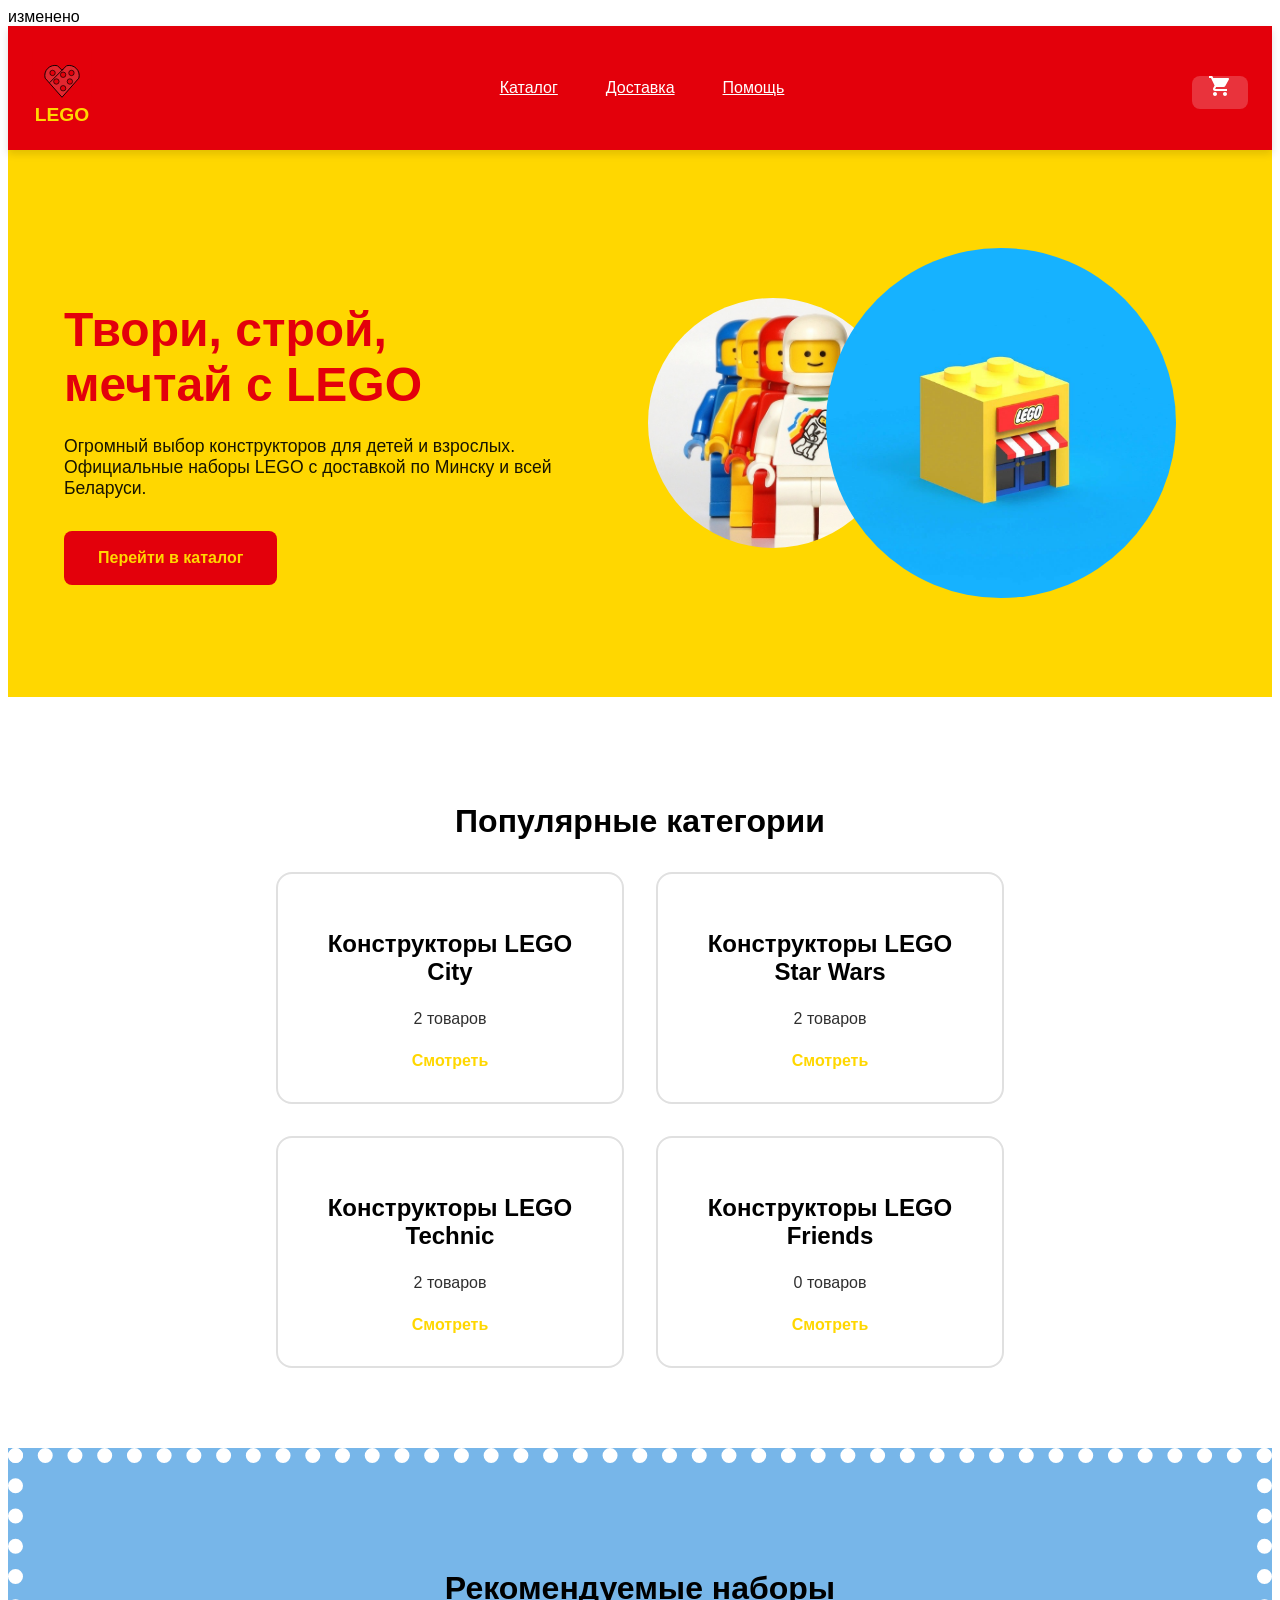
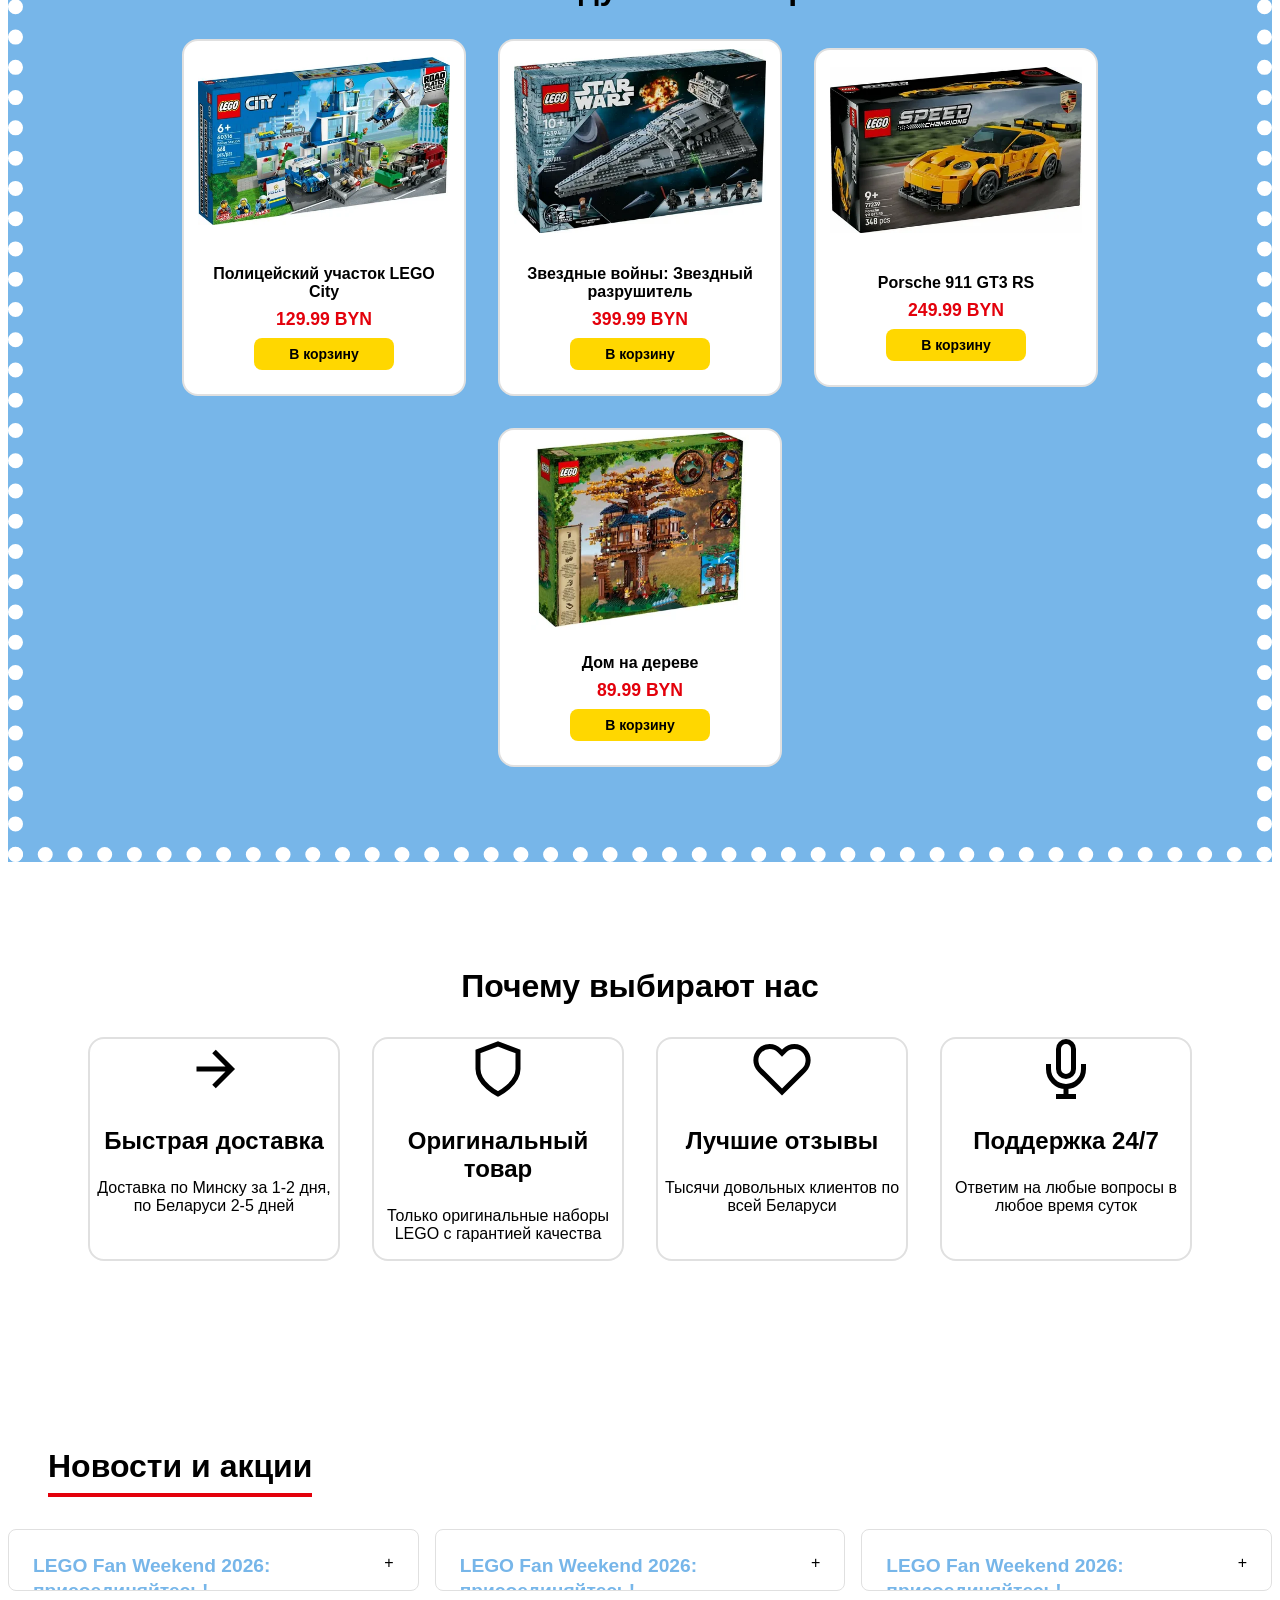
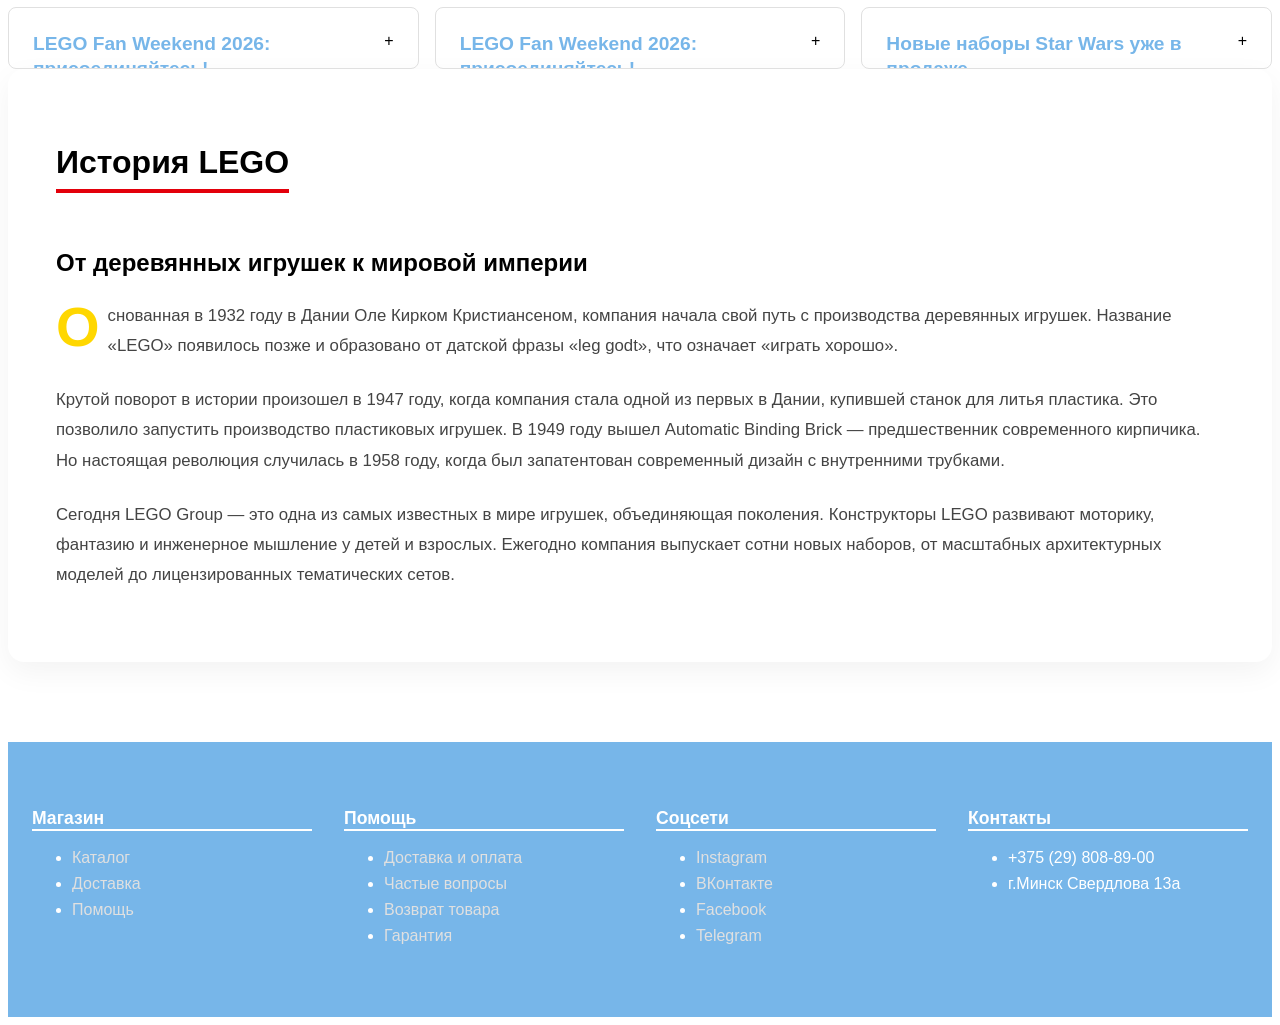
==== index.html @ 69fe015b "Update index.html" ====
<!DOCTYPE html>
<html lang="ru">
<head>
    <meta charset="UTF-8">
    <meta name="viewport" content="width=device-width, initial-scale=1.0">
    <meta name="robots" content="index, follow">
    <title>Добро пожаловать в мир Lego!</title>

    <link rel="stylesheet" href="styles/main.css">
    <link rel="preconnect" href="https://fonts.googleapis.com">
    <link rel="preconnect" href="https://fonts.gstatic.com" crossorigin>

</head>
<body>
    <h>изменено</h>
    <!--Хедер-->
    <header class="header">
        <div class="container header-inner">
            <a href="index.html" class="header-logo">
                <svg width="60" height="54" viewBox="0 0 260 240" xmlns="http://www.w3.org/2000/svg">
                    <rect width="260" height="240" fill="#e3000b" />
                    <path d="M130 210 L55 125 A45 45 0 0 1 110 70 L130 90 L150 70 A45 45 0 0 1 205 125 Z" fill="#e3262f" stroke="#000" stroke-width="4"/>
                    <line x1="75" y1="145" x2="135" y2="85" stroke="#000" stroke-width="4"/>
                    <circle cx="88" cy="102" r="12" fill="#e3000b" stroke="#000" stroke-width="3"/>
                    <circle cx="172" cy="102" r="12" fill="#e3000b" stroke="#000" stroke-width="3"/>
                    <circle cx="135" cy="110" r="12" fill="#e3000b" stroke="#000" stroke-width="3"/>
                    <circle cx="165" cy="140" r="12" fill="#e3000b" stroke="#000" stroke-width="3"/>
                    <circle cx="135" cy="170" r="12" fill="#e3000b" stroke="#000" stroke-width="3"/>
                    <circle cx="105" cy="140" r="12" fill="#e3000b" stroke="#000" stroke-width="3"/>
                </svg>
                <span class="logo">LEGO</span>
            </a>

             <!--Nav-->
             <nav class="header-nav" id="main-menu">
                 <a href="catalog.html" class="header-nav-link">Каталог</a>
                 <a href="delivery.html" class="header-nav-link">Доставка</a>
                 <a href="help.html" class="header-nav-link">Помощь</a>
             </nav>

            <!--Корзина-->
            <div class="header-actions">
                <a href="cart.html" class="header-cart">
                    <svg viewBox="0 0 24 24" xmlns="http://www.w3.org/2000/svg" aria-hidden="true">
                        <path d="M7 18c-1.1 0-1.99.9-1.99 2S5.9 22 7 22s2-.9 2-2-.9-2-2-2zM1 2v2h2l3.6 7.59-1.35 2.45c-.16.28-.25.61-.25.96 0 1.1.9 2 2 2h12v-2H7.42c-.14 0-.25-.11-.25-.25l.03-.12.9-1.63h7.45c.75 0 1.41-.41 1.75-1.03l3.58-6.49c.08-.14.12-.31.12-.48 0-.55-.45-1-1-1H5.21l-.94-2H1zm16 16c-1.1 0-1.99.9-1.99 2s.89 2 1.99 2 2-.9 2-2-.9-2-2-2z"/>
                    </svg>
                    <span class="header-cart-count" id="cart-count">0</span>
                </a>
            </div>
        </div>
    </header>

    <main class="main">
        <!-- Главный баннер -->
        <section class="hero">
            <div class="hero-container">
                <div class="hero-content">
                    <h1 id="hero-title" class="hero-title">Твори, строй, мечтай с LEGO</h1>
                    <p class="hero-subtitle">
                        Огромный выбор конструкторов для детей и взрослых. Официальные наборы LEGO с доставкой по Минску и всей Беларуси.
                    </p>
                    <div class="hero-cta">
                        <a href="catalog.html" class="btn-primary">Перейти в каталог</a>
                    </div>
                </div>
                <div class="hero-image">
                    <img src="assets/svg/man.jpg" class="shop">
                    <img src="assets/svg/shop.jpg" class="shop2">
                </div>
            </div>
        </section>

        <!-- Категории -->
        <section class="categories-section">
            <div class="container">
                <h2 id="categories-title" class="text-center mb-lg">Популярные категории</h2>
                <div class="catalog-grid" id="categories-grid">
                    <!-- Загрузка через JS -->
                </div>
            </div>
        </section>

        <!-- Рекомендуемые наборы -->
        <section class="featured-section" style="background-color: var(--dark-gray); border: 15px dotted white;">
            <div class="container">
                <h2 id="featured-title" class="text-center mb-lg">Рекомендуемые наборы</h2>
                <div class="catalog-grid" id="featured-grid">
        <div id="featured-grid" class="catalog-grid featured-grid">
    
    <!-- Карточка товара 1 -->
    <div class="product-card" data-id="1">
        <div class="product-card-content">
            <h3 class="product-card-title">LEGO Star Wars Millennium Falcon</h3>
            <div class="product-card-category">Star Wars</div>
            <div class="product-card-price">
                $149.99
            </div>
            <button class="product-card-button add-to-cart" data-id="1">
                 В корзину
            </button>
        </div>
    </div>

    <!-- Карточка товара 2 -->
    <div class="product-card" data-id="2">
        <div class="product-card-content">
            <h3 class="product-card-title">LEGO City Police Station</h3>
            <div class="product-card-category">City</div>
            <div class="product-card-price">
                $89.99
            </div>
            <button class="product-card-button add-to-cart" data-id="2">
                В корзину
            </button>
        </div>
    </div>

    <!-- Карточка товара 3 -->
    <div class="product-card" data-id="3">
        <div class="product-card-content">
            <h3 class="product-card-title">LEGO Technic Bugatti Chiron</h3>
            <div class="product-card-category">Technic</div>
            <div class="product-card-price">
                $349.99
            </div>
            <button class="product-card-button add-to-cart" data-id="3">
                 В корзину
            </button>
        </div>
    </div>

    <!-- Карточка товара 4 -->
    <div class="product-card" data-id="4">
        <div class="product-card-content">
            <h3 class="product-card-title">LEGO Harry Potter Hogwarts Castle</h3>
            <div class="product-card-category">Harry Potter</div>
            <div class="product-card-price">
                $399.99
            </div>
            <button class="product-card-button add-to-cart" data-id="4">
                 В корзину
            </button>
        </div>
    </div>

    <!-- Карточка товара 5 -->
    <div class="product-card" data-id="5">
        <div class="product-card-content">
            <h3 class="product-card-title">LEGO Minecraft The Cave</h3>
            <div class="product-card-category">Minecraft</div>
            <div class="product-card-price">
                $79.99
            </div>
            <button class="product-card-button add-to-cart" data-id="5">
                В корзину
            </button>
        </div>
    </div>
</div>
                </div>
            </div>
        </section>

        <!-- Преимущества -->
        <section class="advantages-section">
                <h2 id="advantages-title" class="text-center mb-lg">Почему выбирают нас</h2>
                <div class="catalog-grid">
                    <div class="card">
                        <div class="card-body text-center">
                            <svg width="60" height="60" viewBox="0 0 24 24" fill="none" stroke="currentColor" stroke-width="2" aria-hidden="true">
                                <path d="M5 12h14M12 5l7 7-7 7"/>
                            </svg>
                            <h3 class="card-title mt-md">Быстрая доставка</h3>
                            <p>Доставка по Минску за 1-2 дня, по Беларуси 2-5 дней</p>
                        </div>
                    </div>
                    <div class="card">
                        <div class="card-body text-center">
                            <svg width="60" height="60" viewBox="0 0 24 24" fill="none" stroke="currentColor" stroke-width="2" aria-hidden="true">
                                <path d="M12 22s8-4 8-10V5l-8-3-8 3v7c0 6 8 10 8 10z"/>
                            </svg>
                            <h3 class="card-title mt-md">Оригинальный товар</h3>
                            <p>Только оригинальные наборы LEGO с гарантией качества</p>
                        </div>
                    </div>
                    <div class="card">
                        <div class="card-body text-center">
                            <svg width="60" height="60" viewBox="0 0 24 24" fill="none" stroke="currentColor" stroke-width="2" aria-hidden="true">
                                <path d="M20.84 4.61a5.5 5.5 0 0 0-7.78 0L12 5.67l-1.06-1.06a5.5 5.5 0 0 0-7.78 7.78l1.06 1.06L12 21.23l7.78-7.78 1.06-1.06a5.5 5.5 0 0 0 0-7.78z"/>
                            </svg>
                            <h3 class="card-title mt-md">Лучшие отзывы</h3>
                            <p>Тысячи довольных клиентов по всей Беларуси</p>
                        </div>
                    </div>
                    <div class="card">
                        <div class="card-body text-center">
                            <svg width="60" height="60" viewBox="0 0 24 24" fill="none" stroke="currentColor" stroke-width="2" aria-hidden="true">
                                <path d="M12 1a3 3 0 0 0-3 3v8a3 3 0 0 0 6 0V4a3 3 0 0 0-3-3z"/>
                                <path d="M19 10v2a7 7 0 0 1-14 0v-2"/>
                                <line x1="12" y1="19" x2="12" y2="23"/>
                                <line x1="8" y1="23" x2="16" y2="23"/>
                            </svg>
                            <h3 class="card-title mt-md">Поддержка 24/7</h3>
                            <p>Ответим на любые вопросы в любое время суток</p>
                        </div>
                    </div>
                </div>
        </section>

        <!--Новости-->
        <section class="intro-sections" style="margin-top: 80px;">
                <h2 class="section-title"style="margin-left: 40px;">Новости и акции</h2>
                <div id="news-accordion" class="news-accordion">

                     <div class="news-card">
                         <div class="news-card-header">
                             <h3 class="news-card-title">LEGO Fan Weekend 2026: присоединяйтесь!</h3>
                             <span class="news-card-toggle">+</span>
                         </div>
                         <div class="news-card-body">
                             <p class="news-card-excerpt">10-12 мая на Примаковском лугу пройдёт крупнейшее сборище LEGO-энтузиастов Беларуси. Треxton дневная программа включает конкурс авторских MOC-созданий с ценными призами, зону обмена редких деталей, масштабную фоторамку 4×4 метра для памятных фото, серию мастер-классов от опытных AFOL (Adult Fans of LEGO) и эксклюзивные сувениры от организоров. Вход свободный для всех посетителей. Обязательная предварительная регистрация на официальном сайте.</p>
                         </div>
                     </div>
                    <div class="news-card">
                         <div class="news-card-header">
                             <h3 class="news-card-title">LEGO Fan Weekend 2026: присоединяйтесь!</h3>
                             <span class="news-card-toggle">+</span>
                         </div>
                         <div class="news-card-body">
                             <p class="news-card-excerpt">10-12 мая на Примаковском лугу пройдёт крупнейшее сборище LEGO-энтузиастов Беларуси. Треxton дневная программа включает конкурс авторских MOC-созданий с ценными призами, зону обмена редких деталей, масштабную фоторамку 4×4 метра для памятных фото, серию мастер-классов от опытных AFOL (Adult Fans of LEGO) и эксклюзивные сувениры от организоров. Вход свободный для всех посетителей. Обязательная предварительная регистрация на официальном сайте.</p>
                         </div>
                     </div>
                      <div class="news-card">
                         <div class="news-card-header">
                             <h3 class="news-card-title">LEGO Fan Weekend 2026: присоединяйтесь!</h3>
                             <span class="news-card-toggle">+</span>
                         </div>
                         <div class="news-card-body">
                             <p class="news-card-excerpt">10-12 мая на Примаковском лугу пройдёт крупнейшее сборище LEGO-энтузиастов Беларуси. Треxton дневная программа включает конкурс авторских MOC-созданий с ценными призами, зону обмена редких деталей, масштабную фоторамку 4×4 метра для памятных фото, серию мастер-классов от опытных AFOL (Adult Fans of LEGO) и эксклюзивные сувениры от организоров. Вход свободный для всех посетителей. Обязательная предварительная регистрация на официальном сайте.</p>
                         </div>
                     </div>
                      <div class="news-card">
                         <div class="news-card-header">
                             <h3 class="news-card-title">LEGO Fan Weekend 2026: присоединяйтесь!</h3>
                             <span class="news-card-toggle">+</span>
                         </div>
                         <div class="news-card-body">
                             <p class="news-card-excerpt">10-12 мая на Примаковском лугу пройдёт крупнейшее сборище LEGO-энтузиастов Беларуси. Треxton дневная программа включает конкурс авторских MOC-созданий с ценными призами, зону обмена редких деталей, масштабную фоторамку 4×4 метра для памятных фото, серию мастер-классов от опытных AFOL (Adult Fans of LEGO) и эксклюзивные сувениры от организоров. Вход свободный для всех посетителей. Обязательная предварительная регистрация на официальном сайте.</p>
                         </div>
                     </div>
                     <div class="news-card">
                         <div class="news-card-header">
                             <h3 class="news-card-title">LEGO Fan Weekend 2026: присоединяйтесь!</h3>
                             <span class="news-card-toggle">+</span>
                         </div>
                         <div class="news-card-body">
                             <p class="news-card-excerpt">10-12 мая на Примаковском лугу пройдёт крупнейшее сборище LEGO-энтузиастов Беларуси. Треxton дневная программа включает конкурс авторских MOC-созданий с ценными призами, зону обмена редких деталей, масштабную фоторамку 4×4 метра для памятных фото, серию мастер-классов от опытных AFOL (Adult Fans of LEGO) и эксклюзивные сувениры от организоров. Вход свободный для всех посетителей. Обязательная предварительная регистрация на официальном сайте.</p>
                         </div>
                     </div>
                     <div class="news-card">
                         <div class="news-card-header">
                             <h3 class="news-card-title">Новые наборы Star Wars уже в продаже</h3>
                             <span class="news-card-toggle">+</span>
                         </div>
                         <div class="news-card-body">
                             <p class="news-card-excerpt">В нашем магазине появились долгожданные новые наборы LEGO Star Wars 2026 года. Коллекция включает реплики знаменитых космических кораблей — от X-wing до гигантского Star Destroyer, а также детализированные сцены из эпических фильмов. Особое внимание стоит уделить限量-изданиям (limited edition), которые уже разлетаются как горячие пирожки. Торопитесь, количество эксклюзивных коробок ограничено, а alcuni-наборы могут быстро закончиться!</p>
                         </div>
                     </div>

                </div>
        </section>

                <!--История-->
                <section class="history-column">
                    <div class="history-content">
                        <h2 class="section-title">История LEGO</h2>
                        <h3 class="section-subtitle">От деревянных игрушек к мировой империи</h3>
                        <div class="history-text">
                            <p>Основанная в 1932 году в Дании Оле Кирком Кристиансеном, компания начала свой путь с производства деревянных игрушек. Название «LEGO» появилось позже и образовано от датской фразы «leg godt», что означает «играть хорошо».</p>
                            <p>Крутой поворот в истории произошел в 1947 году, когда компания стала одной из первых в Дании, купившей станок для литья пластика. Это позволило запустить производство пластиковых игрушек. В 1949 году вышел Automatic Binding Brick — предшественник современного кирпичика. Но настоящая революция случилась в 1958 году, когда был запатентован современный дизайн с внутренними трубками.</p>
                            <p>Сегодня LEGO Group — это одна из самых известных в мире игрушек, объединяющая поколения. Конструкторы LEGO развивают моторику, фантазию и инженерное мышление у детей и взрослых. Ежегодно компания выпускает сотни новых наборов, от масштабных архитектурных моделей до лицензированных тематических сетов.</p>
                        </div>
                    </div>
                </section>

            </div>
        </section>
    </main>

    <!-- Footer placeholder -->
    <div id="footer-placeholder"></div>

    <!--JavaScript-->
    <script src="scripts/main.js" defer></script>
</body>
</html>
---- styles/main.css ----
:root {
    --primary-yellow: #FFD700;
    --primary-red: #E3000B;
    --dark-gray: #77b6e9;
    --gray-light: #F5F5F5;
    --gray-medium: #E0E0E0;
    --gray-dark: #2F2F2F;
    --spacing-xs: 0.5rem;
    --spacing-sm: 1rem;
    --spacing-md: 1.5rem;
    --spacing-lg: 2rem;
    --spacing-xl: 3rem;
    --spacing-xxl: 5rem;
    --radius-sm: 4px;
    --radius-md: 8px;
    --radius-lg: 16px;
    --radius-full: 50%;
}
body {
    font-family: 'Segoe UI', 'Roboto', 'Helvetica Neue', Arial, sans-serif;
}

a {
    color: var(--primary-yellow);
}

a:hover {
    color: #b39500;
}

button {
    font-family: 'Segoe UI', 'Roboto', 'Helvetica Neue', Arial, sans-serif;
    font-weight: 600;
    border-radius: var(--radius-md);
    transition: all 0.3s ease;
}

button:hover {
    transform: translateY(-2px);
    box-shadow: 0 4px 8px rgba(0, 0, 0, 0.12);
}

h1 {
    font-size: 2.5rem;
}

h2 {
    font-size: 2rem;
}

h3 {
    font-size: 1.5rem;
}

p {
    margin-bottom: var(--spacing-sm);
}

.text-center {
    text-align: center;
}
.container {
    max-width: 1440px;
    margin: 0 auto;
    padding: 0 var(--spacing-md);
}

.header {
    background: var(--primary-red);
    padding: var(--spacing-md) 0;
    position: sticky;
    top: 0;
    box-shadow: 0 4px 8px rgba(0, 0, 0, 0.12);
    z-index: 1000;
}

.header-inner {
    display: flex;
    align-items: center;
    justify-content: space-between;
    flex-wrap: wrap;
}
.header-logo{
    text-decoration: none;
    color: var(--primary-yellow);
    font-weight: 900;
    text-align: center;
    font-size: larger;
    display: inline;
}


.header-nav-link {
    color: white;
    padding: var(--spacing-xs) var(--spacing-sm);
    border-radius: var(--radius-sm);
}

@media (min-width: 768px) {
    .header-nav {
        display: flex;
        gap: var(--spacing-lg);
    }
}
.header-cart {
    position: relative;
    background: rgba(255, 255, 255, 0.2);
    padding: var(--spacing-xs) var(--spacing-sm);
    border-radius: var(--radius-md);
}
.header-cart svg {
    width: 24px;
    height: 24px;
    fill: white;
}

.header-cart-count {
    position: absolute;
    top: -8px;
    right: -8px;
    background: var(--primary-yellow);
    color: black;
    font-size: 0.75rem;
    font-weight: 700;
    width: 20px;
    height: 20px;
    border-radius: var(--radius-full);
    display: flex;
    align-items: center;
    justify-content: center;
    display: none;
}

.header-mobile-toggle {
    display: flex;
    flex-direction: column;
    gap: 4px;
    background: none;
    border: none;
    padding: var(--spacing-xs);
}

.header-mobile-toggle span {
    width: 24px;
    height: 2px;
    background: black;
    border-radius: 2px;
}
.header-nav {
    position: absolute;
    top: 100%;
    left: 0;
    right: 0;
    background: linear-gradient(135deg, var(--primary-yellow) 0%, var(--primary-red) 100%);
    padding: var(--spacing-md);
    flex-direction: column;
    gap: var(--spacing-sm);
    box-shadow: 0 4px 8px rgba(0, 0, 0, 0.12);
    display: none;
}

@media (min-width: 768px) {
    .header-mobile-toggle {
        display: none;
    }
}

.header-nav.active {
    display: flex;
}

.header-logo svg {
    display: block;
}

@media (min-width: 768px) {
    .header-nav {
        position: static;
        background: transparent;
        padding: 0;
        box-shadow: none;
        flex-direction: row;
        display: flex !important;
    }
}
.footer {
    background: var(--dark-gray);
    color: white;
    padding: var(--spacing-xl) 0 var(--spacing-md);
    margin-top: var(--spacing-xxl);
}

.footer-grid {
    display: grid;
    grid-template-columns: 1fr;
    gap: var(--spacing-lg);
}
.footer a{
    text-decoration: none;
}
@media (min-width: 768px) {
    .footer-grid {
        grid-template-columns: repeat(4, 1fr);
    }
}

.footer-section-title {
    color: white;
    font-size: 1.1rem;
    border-bottom: 2px solid white;
}

.footer-links li {
    margin-bottom: var(--spacing-xs);
      text-decoration: none;
}

.footer-links a {
    color: var(--gray-medium);
    display: inline-flex;
    align-items: center;
    gap: 0.5rem;
    transition: color 0.2s ease;
}

.footer-links a:hover {
    color: var(--primary-yellow);
}

.footer-social {
    display: flex;
    gap: var(--spacing-md);
}

.footer-social a svg {
    flex-shrink: 0;
    transition: transform 0.2s ease;
}

.footer-social a:hover svg {
    transform: scale(1.15);
}

.footer-contact-item {
    margin-bottom: var(--spacing-md);
    color: var(--gray-medium);
    display: flex;
    align-items: center;
    gap: 0.5rem;
}

.footer-section {
    margin-bottom: var(--spacing-lg);
}

.footer-bottom {
    margin-top: var(--spacing-xl);
    padding-top: var(--spacing-md);
    border-top: 1px solid var(--gray-medium);
    text-align: center;
    color: var(--gray-medium);
    font-size: 0.9rem;
}
.category-card {
    border: 2px solid var(--gray-medium);
    border-radius: var(--radius-lg);
    padding: var(--spacing-lg);
    text-align: center;
    transition: border-color 0.3s ease, box-shadow 0.3s ease, transform 0.3s ease;
}

.category-card:hover {
    border-color: var(--primary-yellow);
    box-shadow: 0 8px 16px rgba(0, 0, 0, 0.12);
    transform: translateY(-4px);
}

.category-card p {
    color: var(--gray-dark);
    margin-bottom: var(--spacing-md);
}

/* Sections */
.categories-section,
.featured-section,
.advantages-section,
.news-section {
    padding: var(--spacing-xxl);
}


.advantages-section .catalog-grid {
    display: grid;
    grid-template-columns: repeat(4, 1fr);
    gap: var(--spacing-lg);
    max-width: 1200px;
    margin-left: auto;
    margin-right: auto;
}
.advantages-section .card {
    border: 2px solid var(--gray-medium);
    border-radius: var(--radius-lg);
    transition: border-color 0.3s ease, box-shadow 0.3s ease;
}

.advantages-section .card:hover {
    border-color: var(--primary-yellow);
}

@media (max-width: 1024px) {
    .advantages-section .catalog-grid {
        grid-template-columns: repeat(2, 1fr);
    }
}

@media (max-width: 640px) {
    .advantages-section .catalog-grid {
        grid-template-columns: 1fr;
    }
}

/* News Accordion */
.news-accordion {
    display: grid;
    grid-template-columns: repeat(3, 1fr);
    gap: var(--spacing-sm);
    width: 100%;
}

@media (max-width: 1024px) {
    .news-accordion {
        grid-template-columns: repeat(2, 1fr);
    }
}

@media (max-width: 640px) {
    .news-accordion {
        grid-template-columns: 1fr;
    }
}
.news-card {
    border: 1.2px solid var(--gray-medium);
    border-radius: var(--radius-md);
    overflow: hidden;
    transition: all 3s ease;
    max-height: 60px;
}

.news-card-header {
    display: flex;
    justify-content: center;
    padding: var(--spacing-md);
    padding-bottom: 0;
}

.news-card-title {
    font-size: 1.2rem;
    font-weight: 700;
    color: var(--dark-gray);
    margin: 0 auto;
    line-height: 1.3;
}
.news-card-body {
    overflow: hidden;
}

.news-card-body p {
    text-indent: 2rem;
    line-height: 1.6;
    padding-left: 2rem;
    padding-right: 2rem;
}
.news-column {
    padding: var(--spacing-xl);
    border-radius: var(--radius-lg);
    box-shadow: 0 4px 12px rgba(0,0,0,0.05);
    display: flex;
    flex-direction: column;

}

.news-card:hover {
    border-color: var(--primary-red);
    max-height: 1000px;
    transition-duration: 3s;
}
/* Base Button - utility classes */
.btn,.btn-primary{
    gap: var(--spacing-sm);
    padding: var(--spacing-sm) var(--spacing-lg);
    font-weight: 600;
    font-size: 1rem;
    border-radius: var(--radius-md);
    border: 2px solid transparent;
    text-decoration: none;
    transition: all 1s ease;
}
.btn-primary{
    background-color: var(--primary-red);
}
body.page-help section.catalog .catalog-grid {
    max-width: 800px;
    margin-left: 0;
    margin-right: auto;
}
body.page-help section.catalog .faq-card {
    border: 1px solid var(--gray-medium);
    border-radius: var(--radius-lg);
    transition: border-color 0.7s ease, box-shadow 0.7s ease;
    overflow: hidden;
    box-shadow: 0 2px 4px rgba(0, 0, 0, 0.05);
}
body.page-help section.catalog .faq-card:hover {
    border-color: var(--primary-yellow);
    box-shadow: 0 8px 16px rgba(0, 0, 0, 0.12);
}

body.page-help section.catalog .faq-card:hover {
    border-color: var(--primary-yellow);
    box-shadow: 0 8px 16px rgba(0, 0, 0, 0.12);
}
body.page-help section.catalog .question-toggle {
    width: 100%;
    display: flex;
    align-items: center;
    gap: var(--spacing-md);
    border: none;
    background: none;
    padding: 0;
    cursor: pointer;
    text-align: left;
}
body.page-help section.catalog .question-toggle .chevron {
    margin-left: auto;
}
body.page-help section.catalog .question-toggle .card-title {
    margin: 0;
    text-align: left;
    padding-left: var(--spacing-md);
    display: inline-flex;
    align-items: center;
    gap: var(--spacing-sm);
}
body.page-help section.catalog .question-toggle svg {
    transition: transform 0.3s ease;
    flex-shrink: 0;
}
body.page-help section.catalog .question-toggle[aria-expanded="true"] .chevron {
    transform: rotate(180deg);
}
body.page-help section.catalog .question-content {
    max-height: 0;
    overflow: hidden;
    transition: max-height 0.5s ease-in-out;
    margin-top: var(--spacing-md);
}
body.page-help section.catalog .question-content p {
    color: var(--gray-dark);
    line-height: 1.6;
    margin-bottom: 0;
    text-align: left;
    padding-left: var(--spacing-md);
    padding-right: var(--spacing-md);
}

.section-title {
    font-size: 2rem;
    color: black;
    margin-bottom: var(--spacing-lg);
    border-bottom: 4px solid var(--primary-red);
    padding-bottom: var(--spacing-xs);
    display: inline-block;
}

/* History Column (Right Column) */


.history-content {
    background: #fff;
    padding: var(--spacing-xl);
    border-radius: var(--radius-lg);
    box-shadow: 0 10px 30px rgba(0, 0, 0, 0.05);
}

.history-text p {
    font-size: 1.05rem;
    line-height: 1.8;
    color: #444;
    margin-bottom: var(--spacing-md);
}

.history-text p:first-of-type::first-letter {
    font-size: 3.5rem;
    font-weight: bold;
    color: var(--primary-yellow);
    float: left;
    line-height: 0.8;
    margin-right: 8px;
    margin-top: 4px;
}
.product-card {
    border: 2px solid var(--gray-medium);
    border-radius: var(--radius-lg);
    transition: border-color 0.3s ease, box-shadow 0.3s ease;
}

.product-card:hover {
    border-color: var(--primary-yellow);
    box-shadow: 0 8px 16px rgba(0, 0, 0, 0.12);
}

.product-image {
    align-self: center;
    width: 90%;
    height: 200px;
    object-fit: contain;
}

.product-card h3 {
    margin: var(--spacing-md) var(--spacing-md) 0;
    font-size: 1rem;
}

.product-card .price {
    margin: var(--spacing-xs) var(--spacing-md);
    font-size: 1.1rem;
    font-weight: 700;
    color: var(--primary-red);
}

.product-card .add-to-cart {
    margin-top: auto;
    align-self: center;
    background: var(--primary-yellow);
    color: black;
    border: none;
    padding: 0.5rem 1rem;
    font-weight: 600;
    font-size: 0.875rem;
    border-radius: var(--radius-md);
    cursor: pointer;
    transition: all 0.3s ease;
    margin-left: 0;
    margin-right: 0;
    margin-bottom: var(--spacing-md);
    min-width: 140px;
}

.product-card .add-to-cart:hover {
    background: #e6c200;
    transform: translateY(-2px);
    box-shadow: 0 4px 8px rgba(0, 0, 0, 0.12);
}


.product-card .add-to-cart.in-cart {
    background: #28a745;
    color: white;
    cursor: default;
}
/* Hero Section */
.hero {
    background: var(--primary-yellow);
    padding: var(--spacing-xxl) 0;
}

.hero-container {
    max-width: 1440px;
    margin: 0 auto;
    padding: 0 var(--spacing-md);
    display: flex;
    justify-content: space-between;
    gap: var(--spacing-xl);
    flex-wrap: wrap;
}

.hero-content {
    flex: 1;
    padding: var(--spacing-lg);
    text-align: left;
}
.hero-image{
    flex: auto;
}

.hero-title {
    color: var(--primary-red);
    font-size: 2rem;
    margin-bottom: var(--spacing-md);
}

@media (min-width: 768px) {
    .hero-title {
        font-size: 3rem;
    }
}

.hero-subtitle {
    font-size: 1.1rem;
    max-width: 600px;
    margin: 0 0 var(--spacing-lg);
    opacity: 0.9;
    text-align: left;
}

.hero-cta {
    display: flex;
    flex-direction: column;
    gap: var(--spacing-sm);
    align-items: flex-start;
}

@media (min-width: 320px) {
    .hero-cta {
        flex-direction: row;
        justify-content: flex-start;
        gap: var(--spacing-md);
        align-items: flex-start;
    }
}

.hero-image {
    flex: 0 0 auto;
    display: flex;
    align-items: center;
}

.shop, .shop2 {
    border-radius: 50%;
    width: 250px;
    height: 250px;
    max-height: 400px;
    max-width: 100%;
    object-fit: cover;
}
.shop2{
    right:12%;
    position: relative;
    width: 350px;
    height: 350px;
    object-fit: cover;
}
@media (max-width: 1024px) {
    .shop2 {
        display: none;
    }
}
.page-header {
    background: var(--primary-yellow);
    padding: var(--spacing-xl) 0;
    text-align: center;
}

.page-header h1 {
    color: var(--primary-red);
    margin-bottom: var(--spacing-md);
}

.page-header p {
    max-width: 600px;
    margin: 0 auto;
    opacity: 0.9;
}

.catalog {
    padding: var(--spacing-xl) 0;
}

.catalog-header {
    display: flex;
    align-items: center;
    justify-content: space-between;
    margin-bottom: var(--spacing-lg);
    flex-wrap: wrap;
    gap: var(--spacing-md);
}

.catalog-title {
    flex: 1;
}

.catalog-filters {
    display: flex;
    gap: var(--spacing-sm);
    flex-wrap: wrap;
}

.catalog-grid {
    display: grid;
    grid-template-columns: repeat(auto-fill, minmax(250px, 1fr));
    gap: var(--spacing-lg);
}
.form-select {
    padding: var(--spacing-sm) var(--spacing-md);
    border: 1px solid var(--gray-medium);
    border-radius: var(--radius-md);
    background-color: white;
    font-family: 'Segoe UI', 'Roboto', 'Helvetica Neue', Arial, sans-serif;
    font-size: 1rem;
    color: black;
    transition: border-color 0.3s ease;
}

.form-select:focus {
    outline: none;
    border-color: var(--primary-yellow);
    box-shadow: 0 0 0 2px rgba(255, 215, 0, 0.1);
}
.cart {
    padding: var(--spacing-xl) 0;
}

.cart-empty {
    text-align: center;
    padding: var(--spacing-xxl) 0;
    display: flex;
    flex-direction: column;
    align-items: center;
    gap: var(--spacing-md);
}

.cart-empty svg {
    width: 120px;
    height: 120px;
    fill: var(--gray-medium);
}

.cart-table {
    width: 60%;
    border-collapse: collapse;
}
@media (max-width: 1024px) {
    .cart-table {
        width: 30%;
        padding:0;
        gap:0;
    }
     .cart-table th,
    .cart-table td {
        padding: var(--spacing-sm);
    }
    
    /* Меньше отступы у корзины */
    .cart {
        padding: var(--spacing-md) 0;
    }
    
    /* Меньше отступы у блока суммы */
    .cart-summary {
        padding: var(--spacing-md);
    }
    
    /* Меньше отступы между строками суммы */
    .cart-summary-row {
        margin-bottom: var(--spacing-xs);
    }
}
.cart-table th {
    text-align: left;
    padding: var(--spacing-md);
    border-bottom: 2px solid var(--gray-medium);
    font-weight: 600;
}

.cart-table td {
    padding: var(--spacing-md);
    border-bottom: 1px solid var(--gray-light);
    vertical-align: middle;
}

.cart-table img {
    width: 80px;
    height: 80px;
    object-fit: cover;
    border-radius: var(--radius-md);
}

.cart-product-name {
    font-weight: 600;
    display: block;
    margin-bottom: var(--spacing-xs);
}

.cart-product-category {
    font-size: 0.875rem;
    color: var(--gray-dark);
}

.cart-quantity-controls {
    display: flex;
    align-items: center;
    gap: var(--spacing-xs);
}

.cart-quantity-btn {
    width: 32px;
    height: 32px;
    border: 1px solid var(--gray-medium);
    background:white;
    border-radius: var(--radius-sm);
    display: flex;
    align-items: center;
    justify-content: center;
}

.cart-quantity-btn:hover {
    background: var(--gray-light);
}

.cart-remove-btn {
    color: var(--primary-red);
    background: none;
    border: none;
    padding: var(--spacing-xs);
}

.cart-remove-btn:hover {
    text-decoration: underline;
}

.cart-summary {
    margin-top: var(--spacing-xl);
    max-width: 400px;
    margin-left: auto;
    background: var(--gray-light);
    padding: var(--spacing-lg);
    border-radius: var(--radius-lg);
}
.cart-summary-row {
    display: flex;
    justify-content: space-between;
    margin-bottom: var(--spacing-sm);
}

.cart-summary-total {
    font-size: 1.5rem;
    font-weight: 700;
    color: var(--primary-red);
    border-top: 2px solid var(--gray-medium);
}
.contacts {
    padding: var(--spacing-xl) 0;
}

.contacts-grid {
    display: grid;
    grid-template-columns: 1fr;
    gap: var(--spacing-xl);
}

@media (min-width: 1024px) {
    .contacts-grid {
        grid-template-columns: 1fr 1fr;
    }
}

.contacts-info {
    display: flex;
    flex-direction: column;
    gap: var(--spacing-lg);
}

.contacts-item {
    display: flex;
    align-items: flex-start;
    gap: var(--spacing-md);
}

.contacts-item svg {
    width: 24px;
    height: 24px;
    fill: var(--primary-red);
    flex-shrink: 0;
}

.contacts-map {
    min-height: 400px;
    background: var(--gray-light);
    border-radius: var(--radius-lg);
}
.contact-form {
    max-width: 500px;
}

.form-group input,
.form-group textarea {
    width: 100%;
    padding: 0.75rem;
    border: 1px solid var(--gray-medium);
    border-radius: 6px;
    font-family: inherit;
    font-size: 1rem;
    transition: border-color 0.2s ease, box-shadow 0.2s ease;
}

.mb-0 { margin-bottom: 0; }
.mb-sm { margin-bottom: var(--spacing-sm); }
.mb-md { margin-bottom: var(--spacing-md); }
.mb-lg { margin-bottom: var(--spacing-lg); }

.mt-sm { margin-top: var(--spacing-sm); }
.mt-md { margin-top: var(--spacing-md); }
.mt-lg { margin-top: var(--spacing-lg); }
.mt-xl { margin-top: var(--spacing-xl); }

/* Animations */
@keyframes fadeIn {
    from { opacity: 0; transform: translateY(20px); }
    to { opacity: 1; transform: translateY(0); }
}

@keyframes slideIn {
    from { transform: translateX(-100%); }
    to { transform: translateX(0); }
}

@keyframes spin {
    to { transform: rotate(360deg); }
}

.animate-fade-in {
    animation: fadeIn 0.6s ease forwards;
}

.animate-slide-in {
    animation: slideIn 0.4s ease forwards;
}

.spinner {
    width: 40px;
    height: 40px;
    border: 3px solid var(--gray-light);
    border-top-color: var(--primary-yellow);
    border-radius: 50%;
    animation: spin 1s linear infinite;
    margin: 0 auto var(--spacing-sm);
}
.sr-only {
    position: absolute;
    width: 1px;
    height: 1px;
    padding: 0;
    margin: -1px;
    overflow: hidden;
    clip: rect(0, 0, 0, 0);
    white-space: nowrap;
    border-width: 0;
}

*:focus-visible {
    outline: 3px solid var(--primary-yellow);
    outline-offset: 2px;
}
.product-card {
    background: white;
    border: 2px solid var(--gray-medium);
    border-radius: var(--radius-lg);
    overflow: hidden;
    transition: all 0.3s ease;
    cursor: pointer;
    display: flex;
    flex-direction: column;
    height: 100%;
}

.product-card:hover {
    border-color: var(--primary-yellow);
    box-shadow: 0 8px 16px rgba(0, 0, 0, 0.12);
    transform: translateY(-4px);
}

.product-card-image {
    width: 100%;
    height: 200px;
    object-fit: cover;
    background: var(--gray-light);
    transition: transform 0.3s ease;
}

.product-card:hover .product-card-image {
    transform: scale(1.05);
}

.product-card-content {
    padding: var(--spacing-md);
    flex: 1;
    display: flex;
    flex-direction: column;
}

.product-card-title {
    font-size: 1.1rem;
    font-weight: 700;
    margin-bottom: var(--spacing-xs);
    color: black;
    line-height: 1.3;
    min-height: 2.6rem;
}

.product-card-category {
    font-size: 0.85rem;
    color: var(--gray-dark);
    margin-bottom: var(--spacing-sm);
    text-transform: uppercase;
    letter-spacing: 0.5px;
}

.product-card-price {
    font-size: 1.35rem;
    font-weight: 700;
    color: var(--primary-red);
    margin-bottom: var(--spacing-md);
}
.product-card-button {
    margin-top: auto;
    background: var(--primary-yellow);
    color: black;
    border: none;
    padding: var(--spacing-sm);
    font-weight: 600;
    border-radius: var(--radius-md);
    cursor: pointer;
    transition: all 0.3s ease;
}

.product-card-button:hover {
    background: #e6c200;
    transform: translateY(-2px);
}
.catalog-grid {
    display: grid;
    grid-template-columns: repeat(auto-fill, minmax(280px, 1fr));
    gap: var(--spacing-lg);
    margin-top: var(--spacing-lg);
}
.featured-section .catalog-grid {
    text-decoration: none;
    display: grid;
    grid-template-columns: repeat(auto-fill, minmax(260px, 1fr));
    gap: var(--spacing-lg);
}
@media (max-width: 768px) {
    .catalog-grid {
        grid-template-columns: repeat(auto-fill, minmax(240px, 1fr));
        gap: var(--spacing-md);
    }
    
    .product-card-title {
        font-size: 1rem;
        min-height: auto;
    }
    
    .product-card-price {
        font-size: 1.2rem;
    }
}

@media (max-width: 480px) {
    .catalog-grid {
        grid-template-columns: 1fr;
        gap: var(--spacing-md);
    }
}
.card-image{
    width: 130px;
    height: 130px;
    object-fit: cover;
    border-radius: 50%;
}
/* Исправление для выравнивания карточек по центру */
.featured-section .catalog-grid {
    text-decoration: none;
    display: grid;
    grid-template-columns: repeat(auto-fill, minmax(260px, 1fr));
    gap: var(--spacing-lg);
    justify-items: center; /* Добавлено: центрирование карточек по горизонтали */
}

/* Убедитесь, что карточки сами по себе не растягиваются по ширине */
.featured-section .product-card {
    width: 100%;
    max-width: 280px; /* Ограничиваем максимальную ширину */
}

/* Для мобильных устройств */
@media (max-width: 768px) {
    .featured-section .catalog-grid {
        grid-template-columns: 1fr; /* Одна колонка на мобильных */
        justify-items: center; /* Центрирование карточек */
    }
    
    .featured-section .product-card {
        max-width: 100%;
        width: auto;
        min-width: 250px; /* Минимальная ширина на мобильных */
    }
}
/* Переопределяем отступы для секции с рекомендуемыми наборами */
.featured-section .container {
    padding-left: 0;
    padding-right: 0;
}

.featured-section .catalog-grid {
    display: grid;
    grid-template-columns: repeat(auto-fill, minmax(280px, 1fr));
    gap: var(--spacing-lg);
    justify-items: center;
    justify-content: center;
    margin: 0 auto;
    padding: 0 var(--spacing-md); /* Добавляем отступы только по бокам */
}

/* Для мобильных устройств */
@media (max-width: 768px) {
    .featured-section .catalog-grid {
        grid-template-columns: 1fr;
        justify-items: center;
        width: 100%;
    }
    
    .featured-section .product-card {
        width: 90%;
        max-width: 300px;
        margin: 0 auto;
    }
}
/* Полностью сбрасываем выравнивание для этой секции */
.featured-section {
    text-align: center;
}

.featured-section .catalog-grid {
    display: flex;
    flex-wrap: wrap;
    justify-content: center;
    align-items: center;
    gap: var(--spacing-lg);
    width: 100%;
    margin: 0;
    padding: 0;
}

.featured-section .product-card {
    flex: 0 0 auto;
    width: 280px;
    margin: 0;
}

@media (max-width: 768px) {
    .featured-section .product-card {
        width: 90%;
        max-width: 300px;
    }
} 
.categories-section .catalog-grid {
    display: flex;
    flex-wrap: wrap;
    justify-content: center;
    gap: var(--spacing-lg);
    padding: 0 var(--spacing-md);
}

.categories-section .category-card {
    width: 280px;
    flex-shrink: 0;
}

@media (max-width: 768px) {
    .categories-section .category-card {
        width: 90%;
        max-width: 300px;
    }
}
@media (max-width: 1024px) {
    .cart-table-wrapper {
        overflow-x: auto;
        width: 100%;
        background-color: red;
    }
    
    .cart-table {
        min-width: 600px; /* Минимальная ширина, чтобы всё поместилось */
        width: 100%;
    }
}
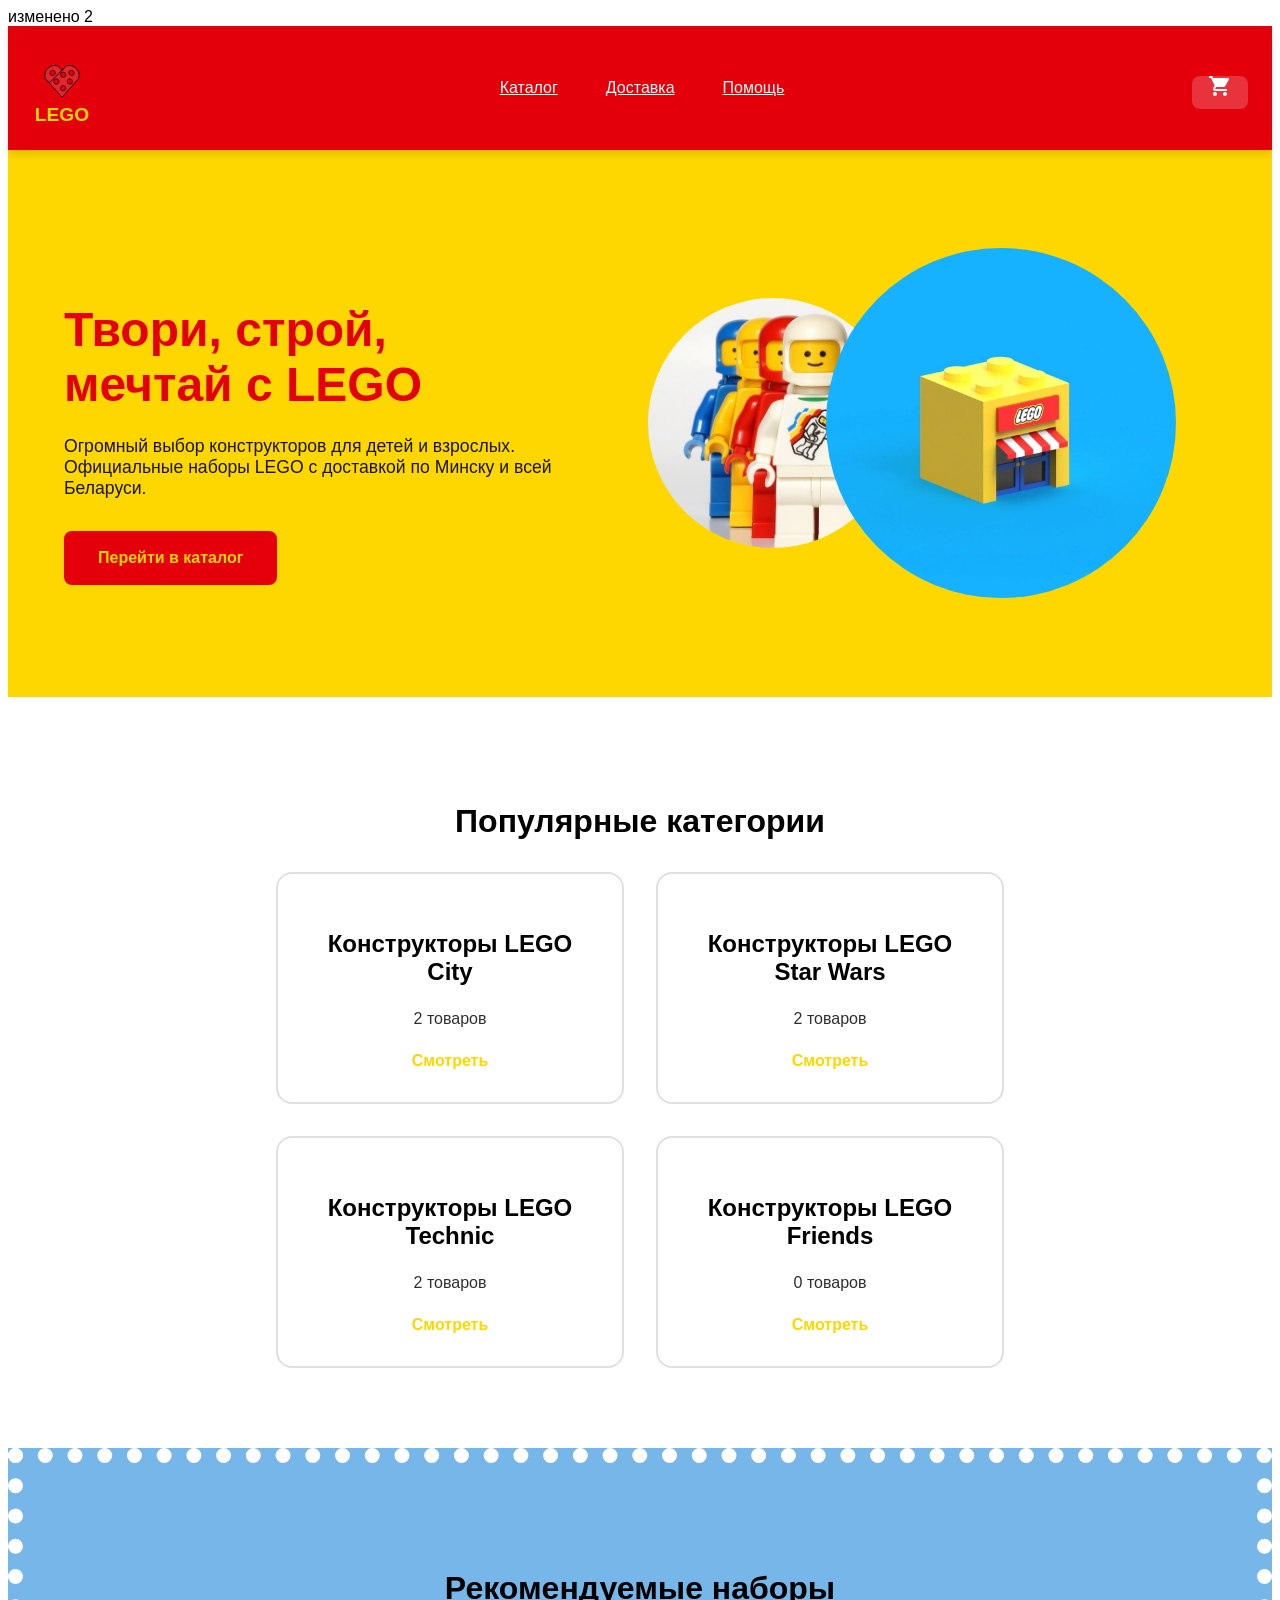
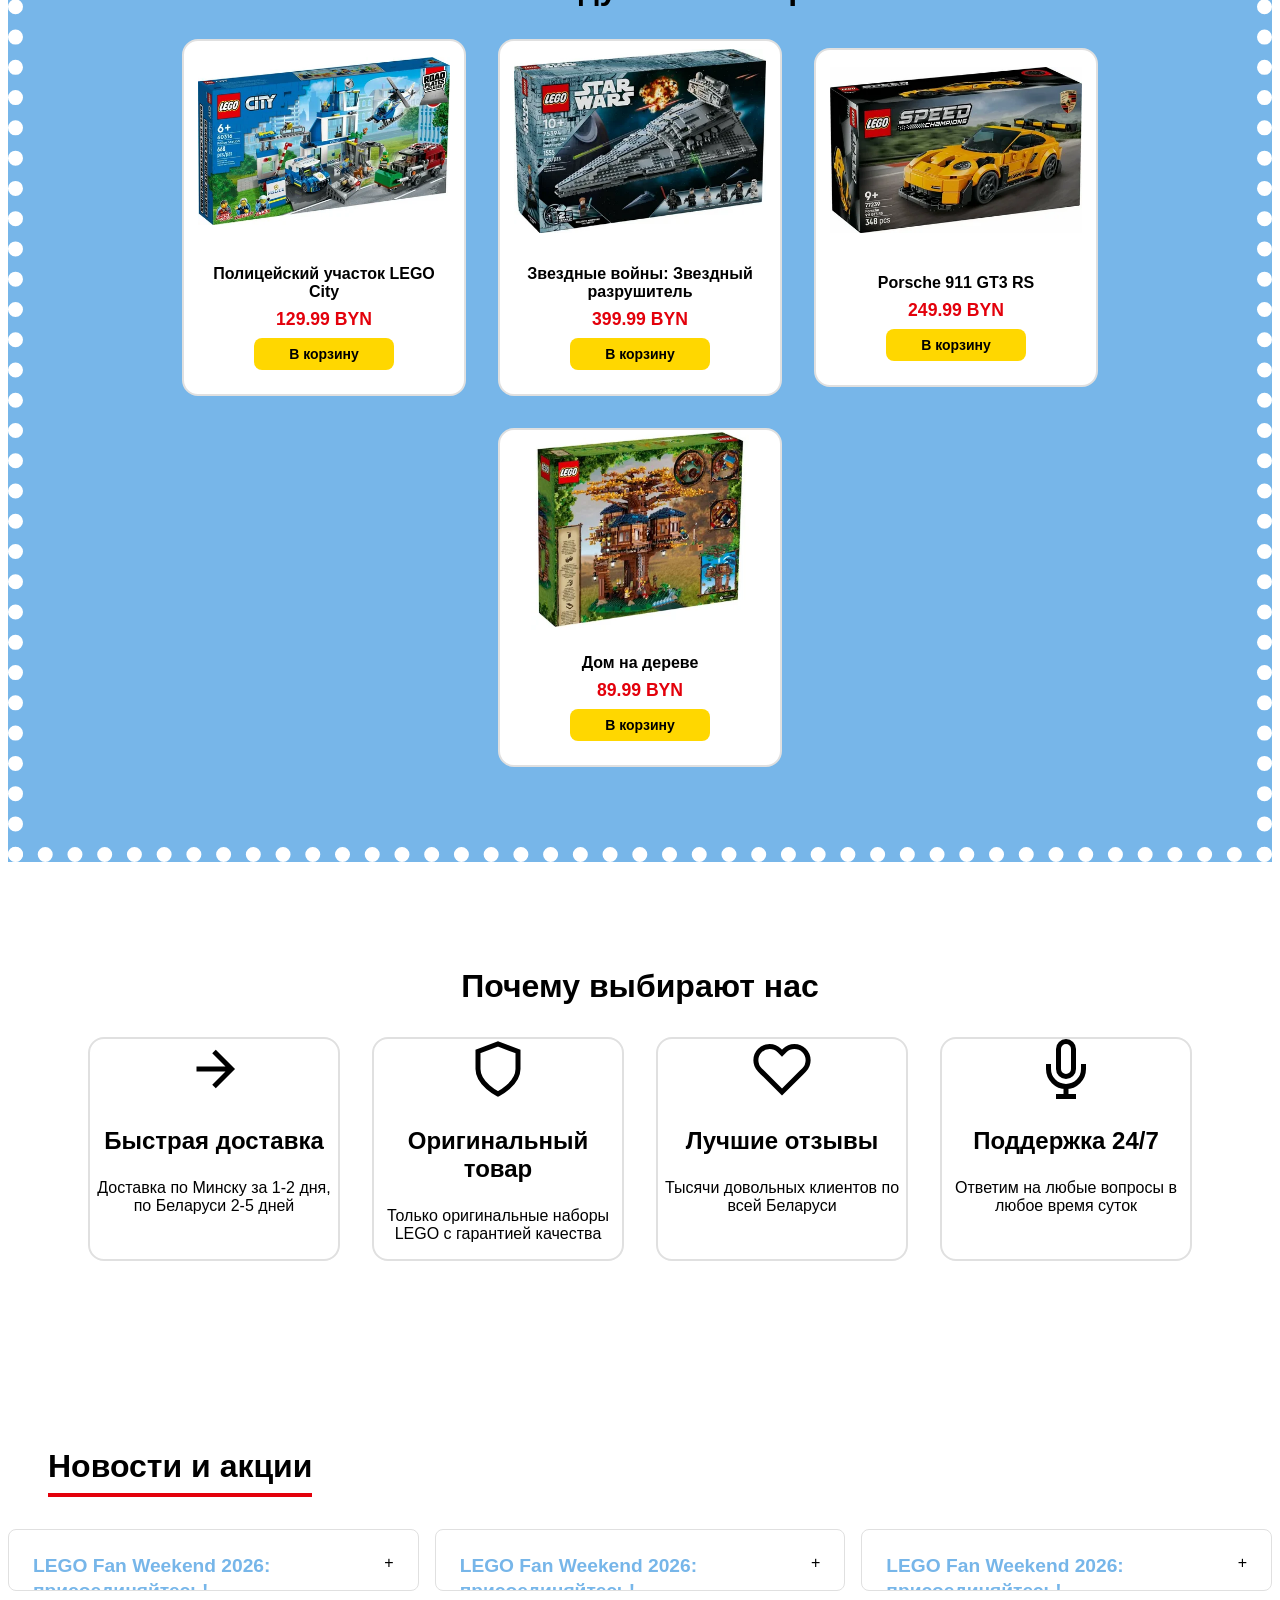
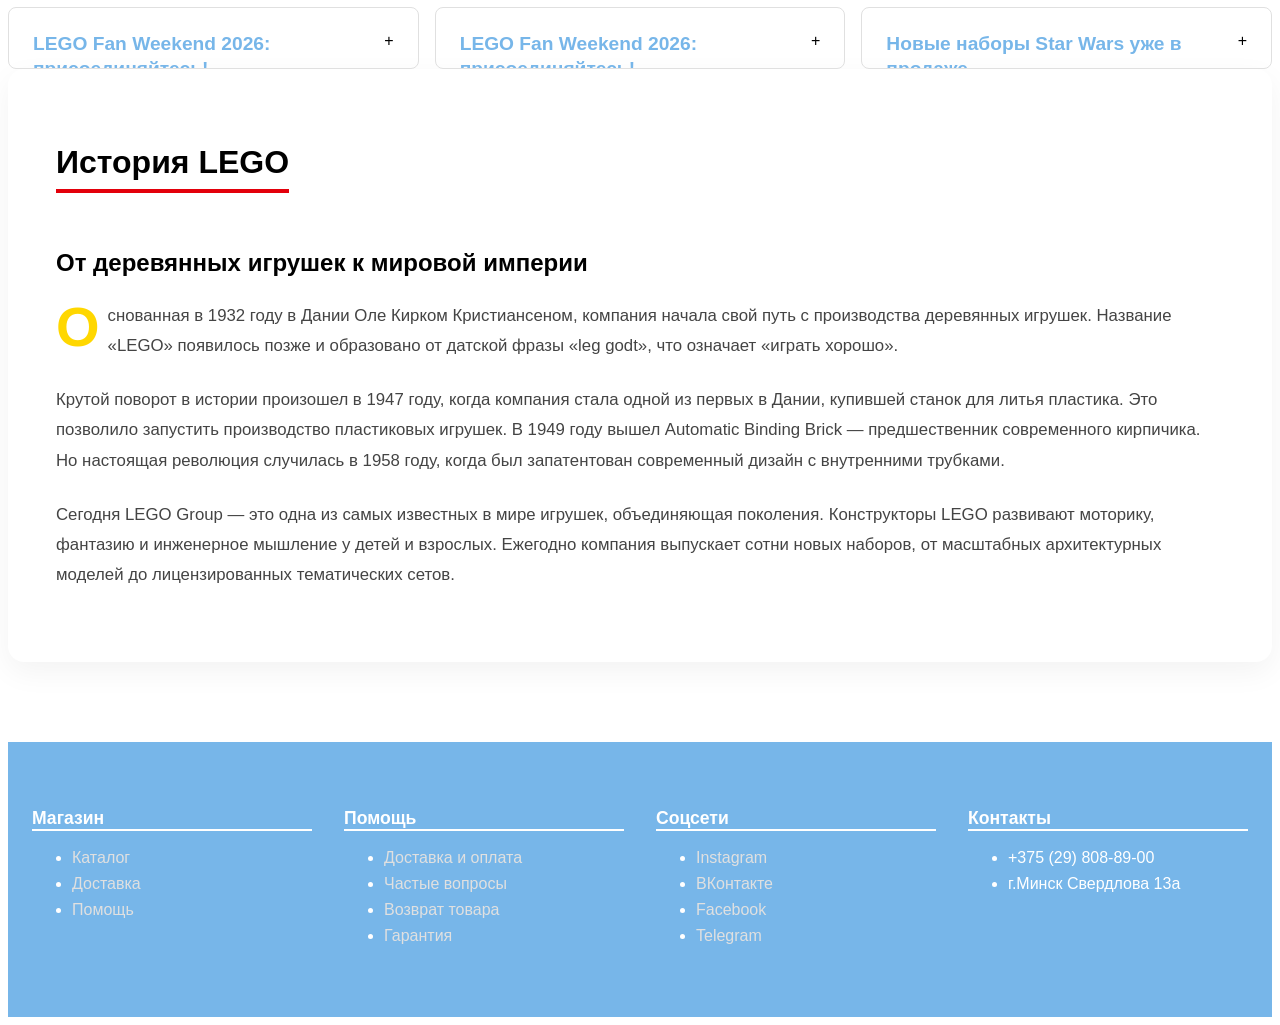
==== commit f14a04be: "Update index.html" ====
--- a/index.html
+++ b/index.html
@@ -12,7 +12,7 @@
 
 </head>
 <body>
-    <h>изменено</h>
+    <h>изменено 2</h>
     <!--Хедер-->
     <header class="header">
         <div class="container header-inner">
--- a/styles/main.css
+++ b/styles/main.css
@@ -1170,17 +1170,24 @@
     .categories-section .category-card {
         width: 90%;
         max-width: 300px;
-    }
-}
+        font-size: 1rem;
+    }
+}
+/* На мобильных добавлем горизонтальную прокрутку */
 @media (max-width: 1024px) {
-    .cart-table-wrapper {
+    .cart-content {
         overflow-x: auto;
-        width: 100%;
-        background-color: red;
     }
     
     .cart-table {
-        min-width: 600px; /* Минимальная ширина, чтобы всё поместилось */
+        min-width: 600px;
         width: 100%;
     }
-}
+    
+    /* Убираем только для совсем маленьких */
+    @media (max-width: 640px) {
+        .cart-table {
+            min-width: 500px;
+        }
+    }
+}
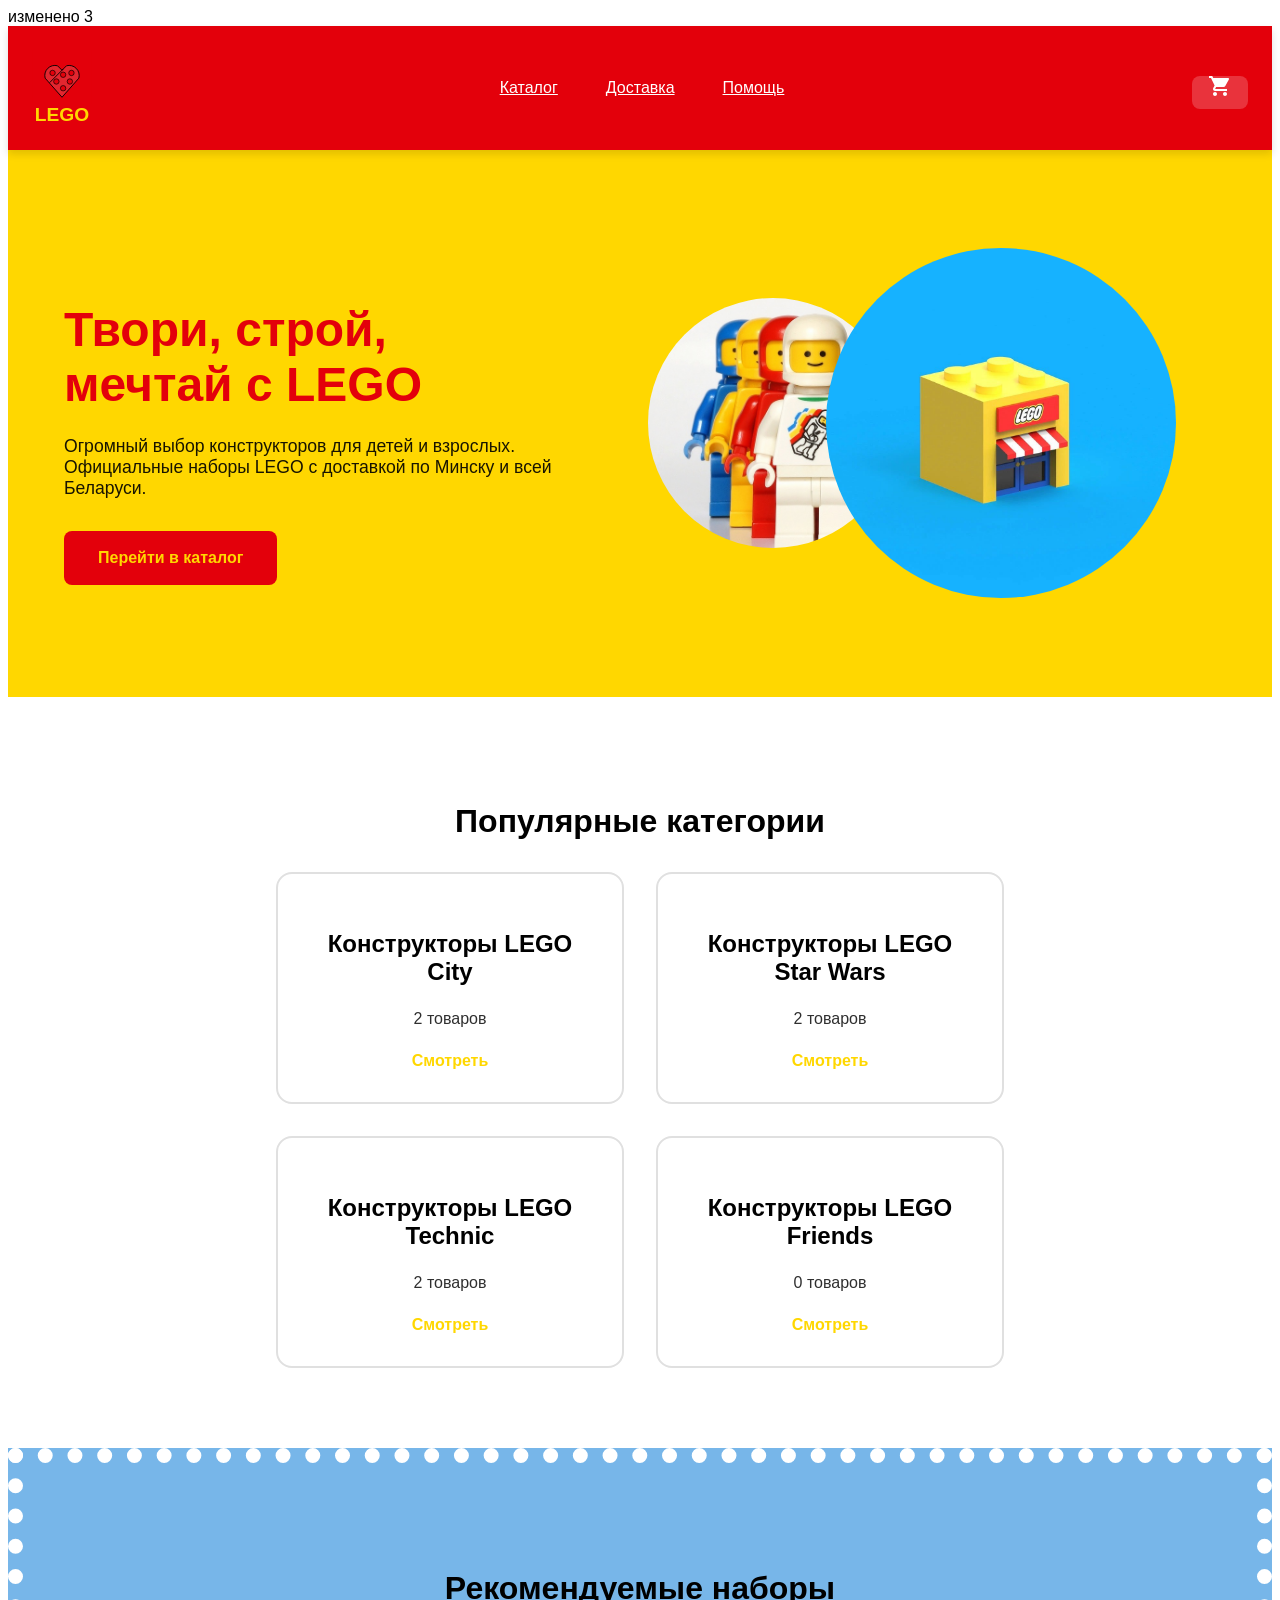
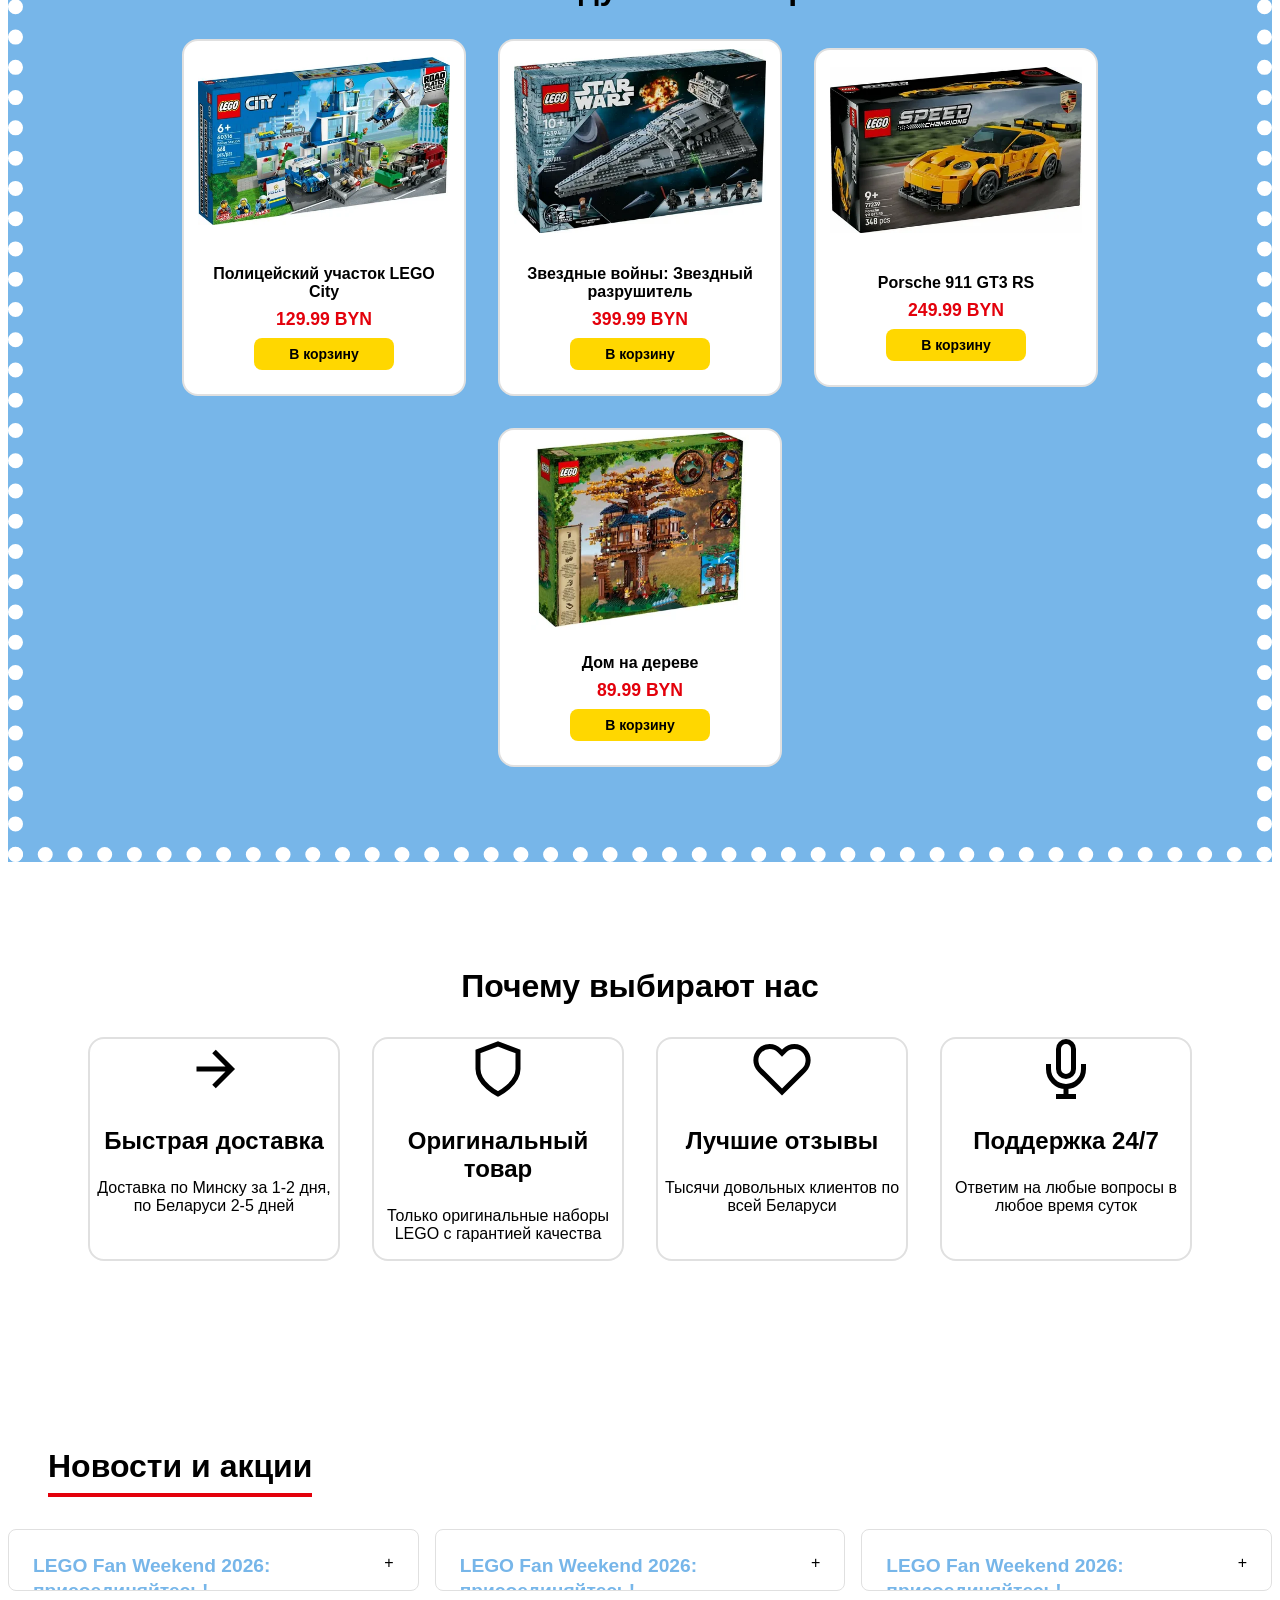
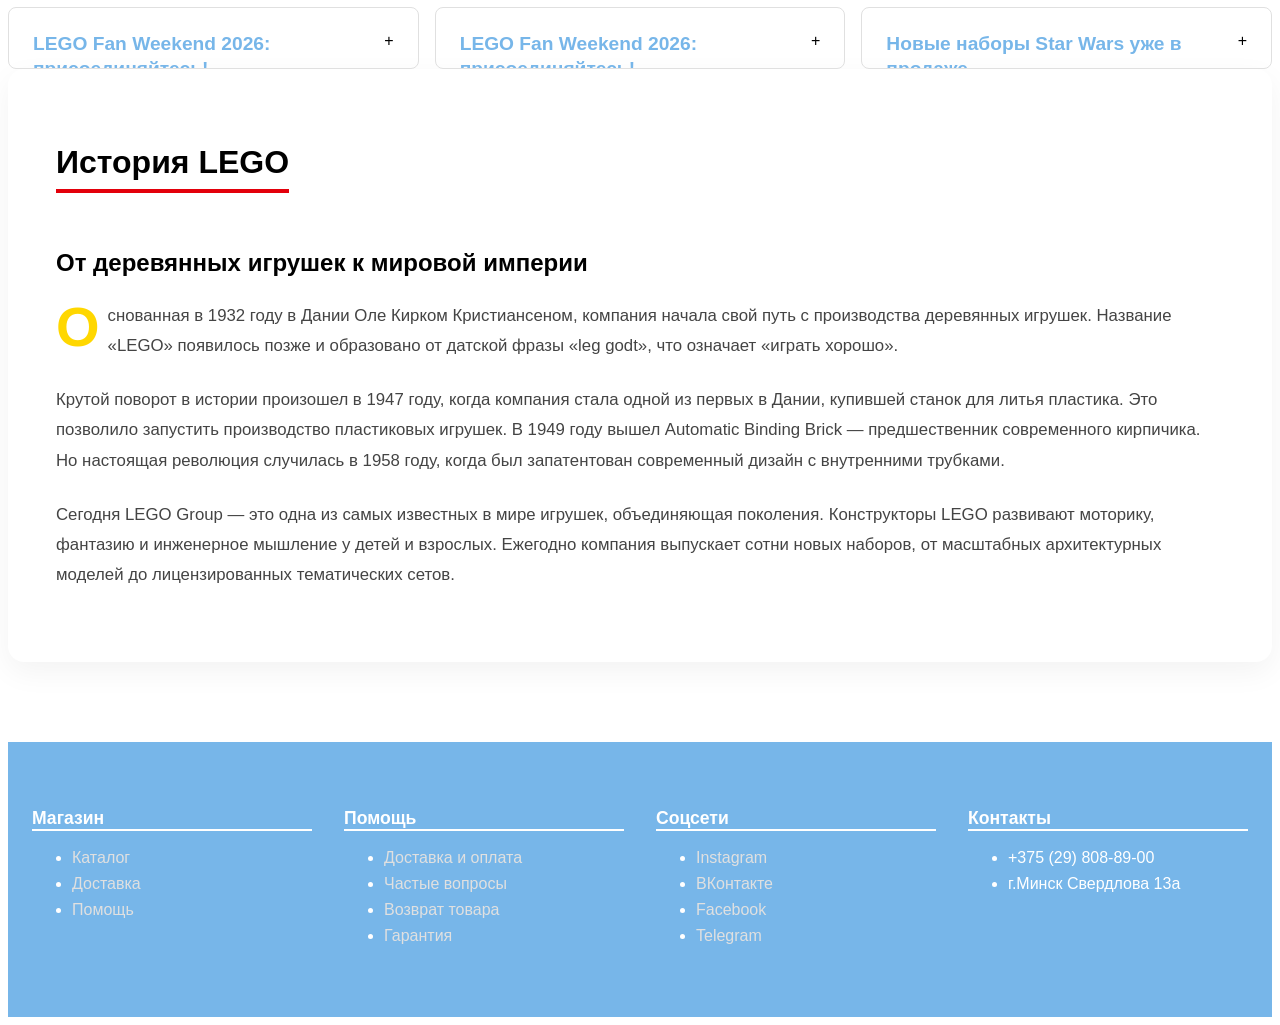
==== commit d1750548: "Update index.html" ====
--- a/index.html
+++ b/index.html
@@ -12,7 +12,7 @@
 
 </head>
 <body>
-    <h>изменено 2</h>
+    <h>изменено 3</h>
     <!--Хедер-->
     <header class="header">
         <div class="container header-inner">
--- a/styles/main.css
+++ b/styles/main.css
@@ -1170,24 +1170,23 @@
     .categories-section .category-card {
         width: 90%;
         max-width: 300px;
-        font-size: 1rem;
-    }
-}
-/* На мобильных добавлем горизонтальную прокрутку */
+        font-size: 10px;
+    }
+}
 @media (max-width: 1024px) {
-    .cart-content {
-        overflow-x: auto;
+    /* Скрываем цену и количество */
+    .cart-table th:nth-child(2),
+    .cart-table th:nth-child(3),
+    .cart-table td:nth-child(2),
+    .cart-table td:nth-child(3) {
+        display: none;
     }
     
-    .cart-table {
-        min-width: 600px;
-        width: 100%;
-    }
-    
-    /* Убираем только для совсем маленьких */
-    @media (max-width: 640px) {
-        .cart-table {
-            min-width: 500px;
-        }
-    }
-}
+    /* Показываем сумму и удаление */
+    .cart-table th:nth-child(4),
+    .cart-table th:nth-child(5),
+    .cart-table td:nth-child(4),
+    .cart-table td:nth-child(5) {
+        display: table-cell;
+    }
+}
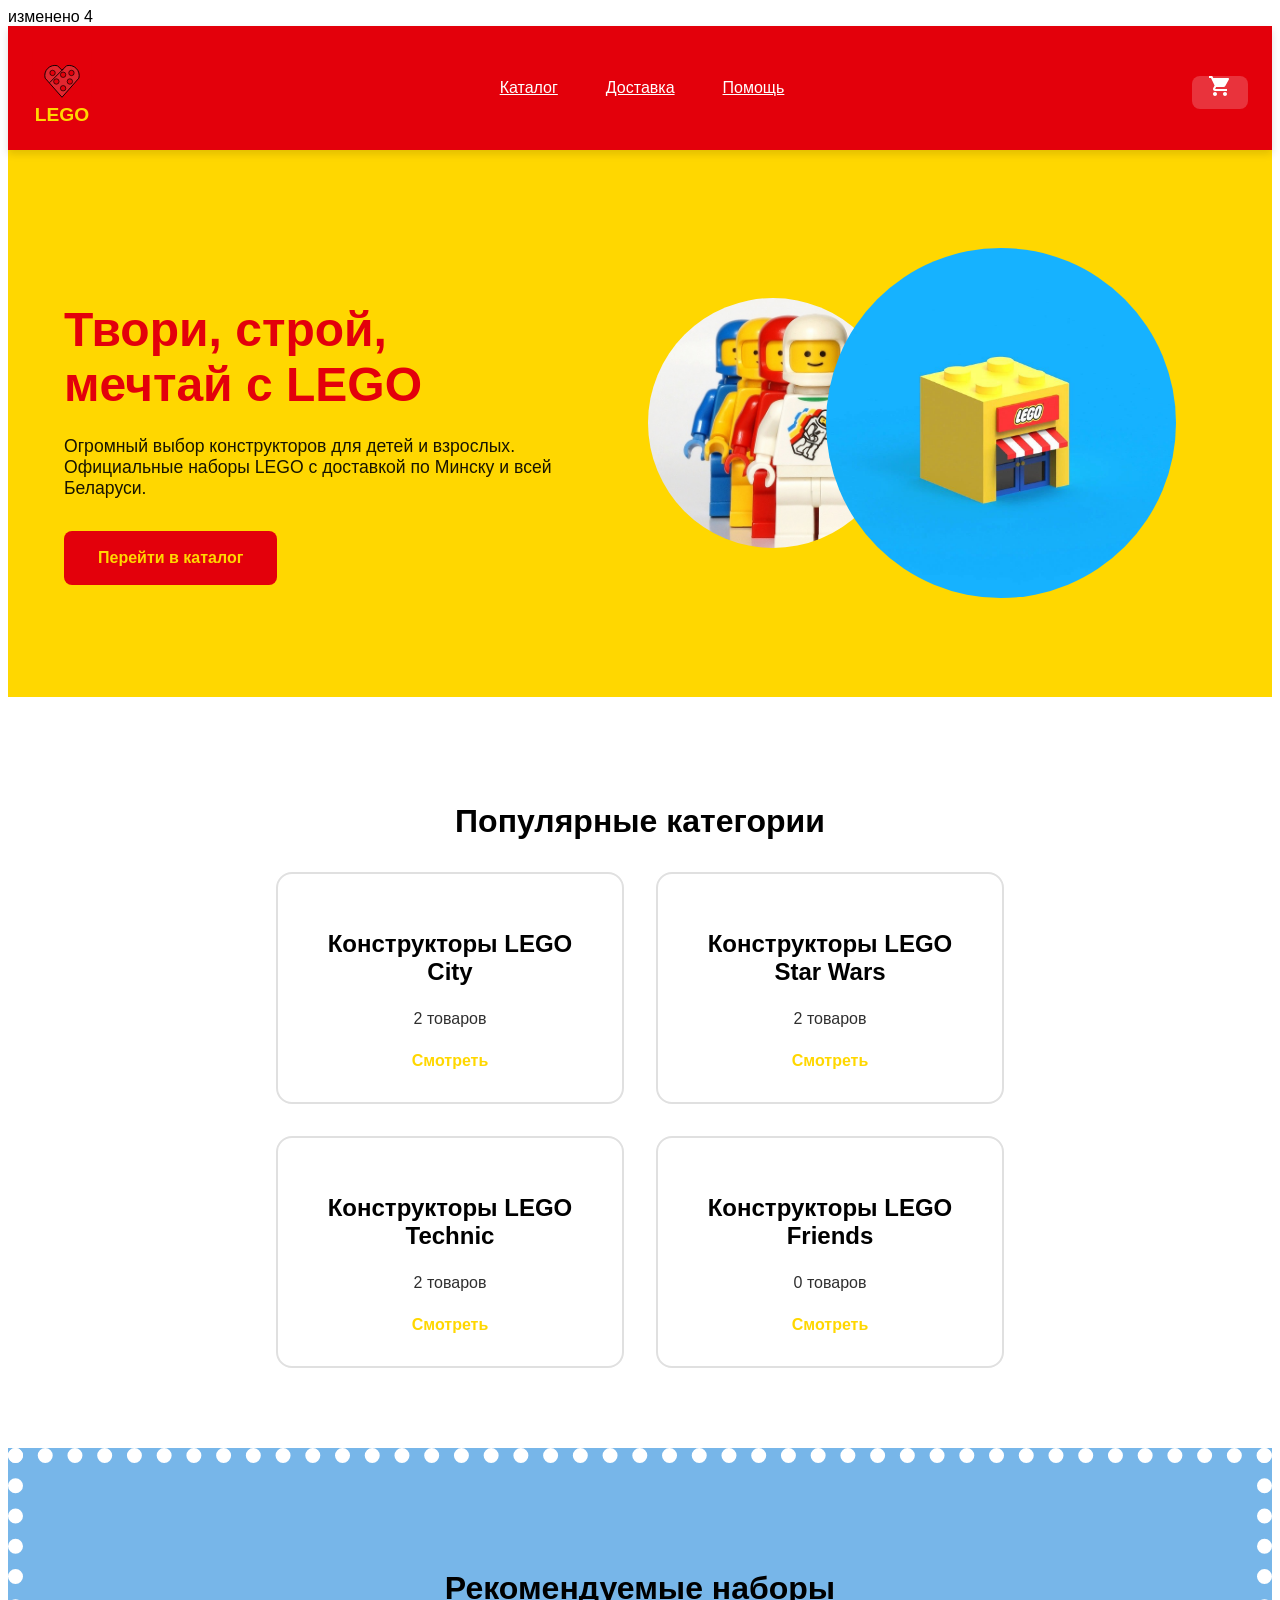
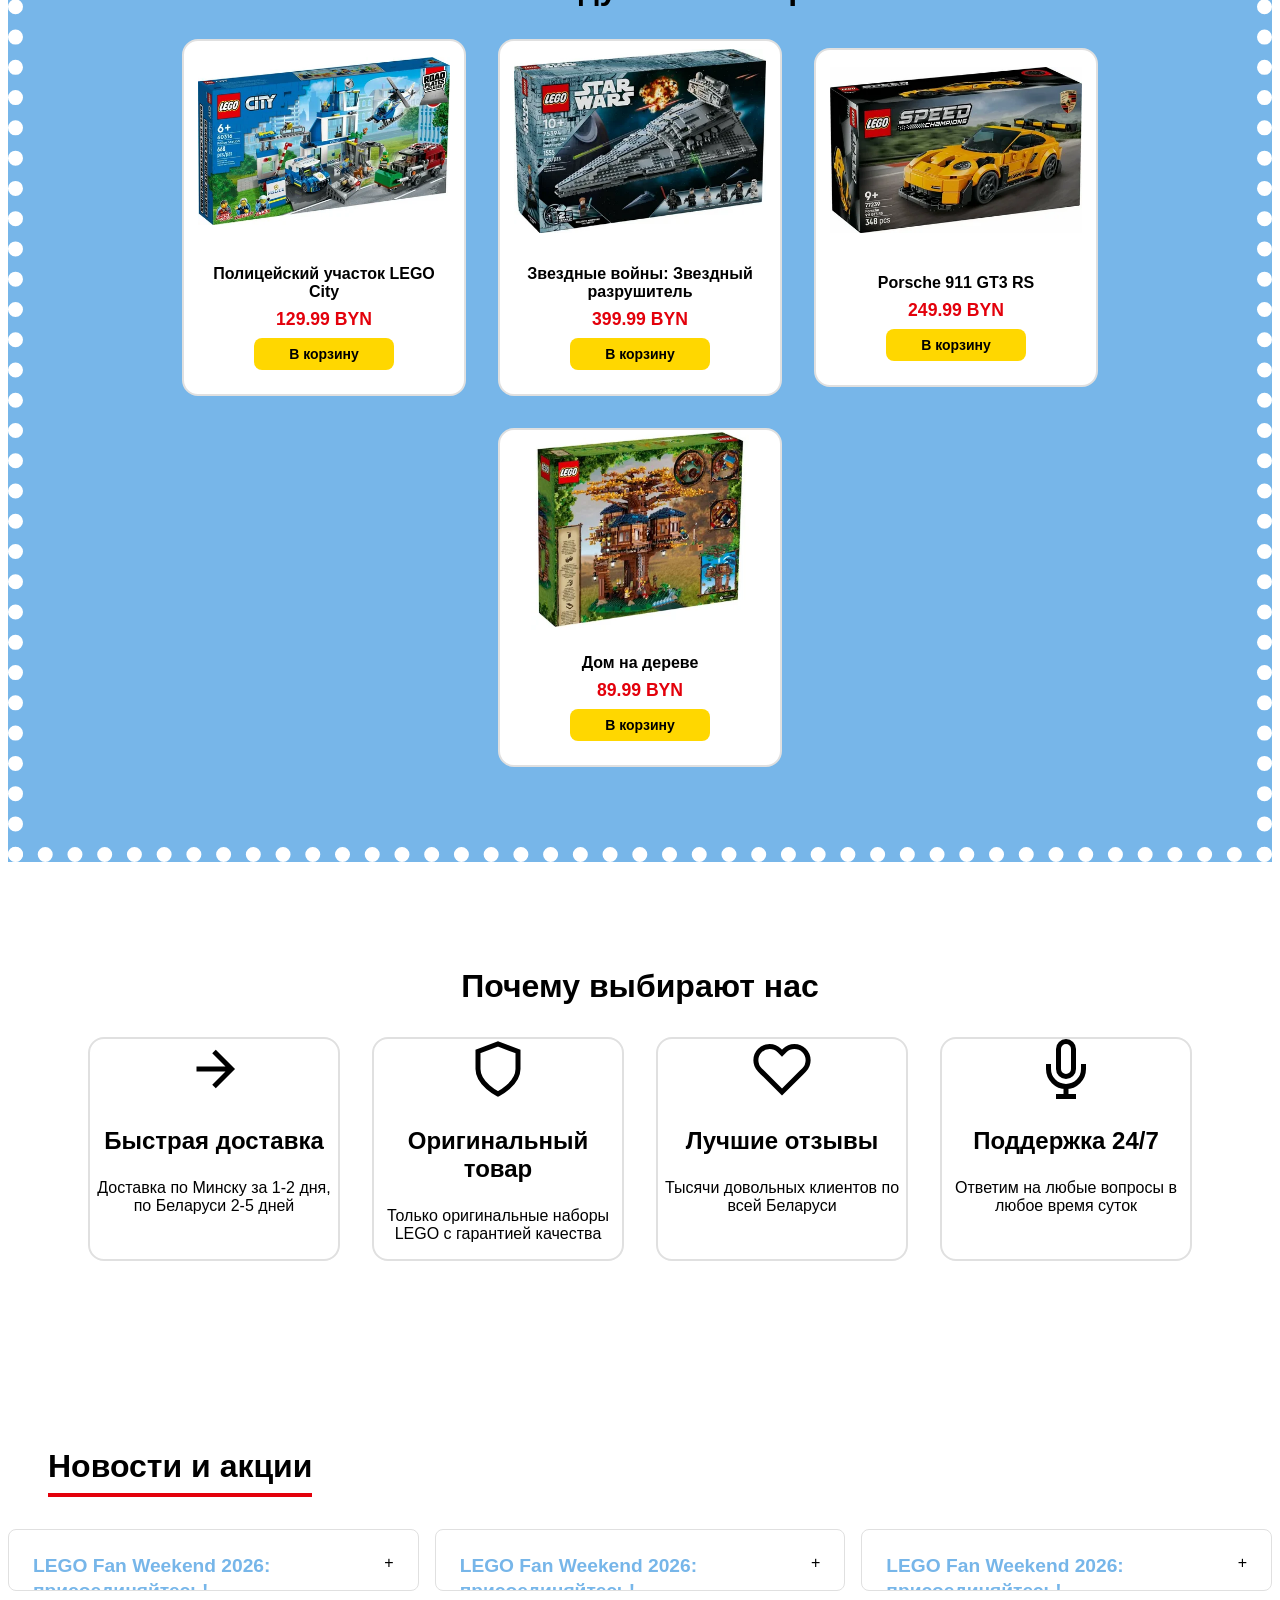
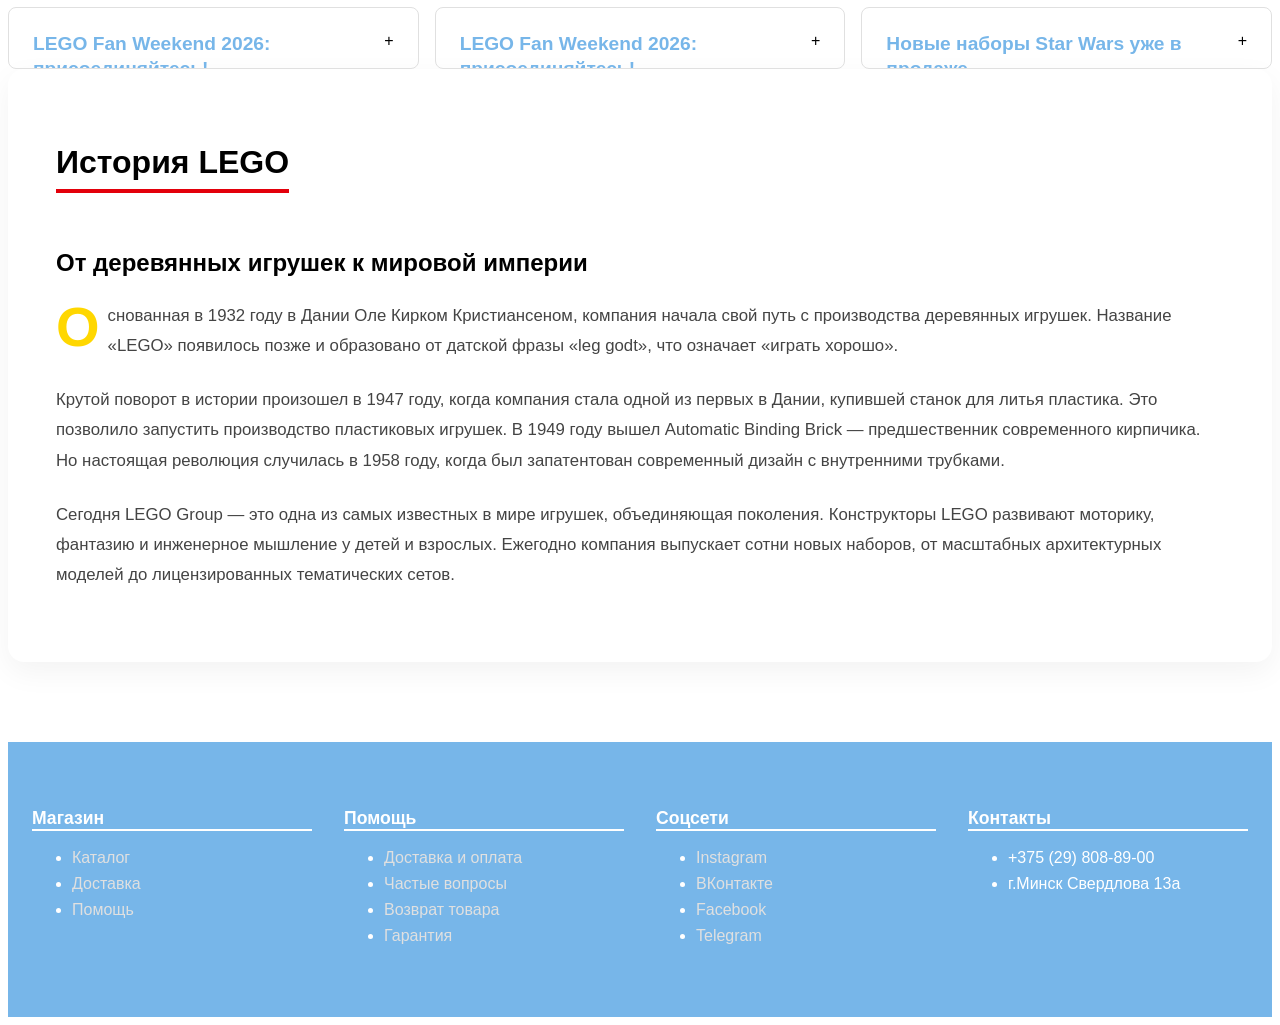
==== commit 130b5289: "Update index.html" ====
--- a/index.html
+++ b/index.html
@@ -12,7 +12,7 @@
 
 </head>
 <body>
-    <h>изменено 3</h>
+    <h>изменено 4</h>
     <!--Хедер-->
     <header class="header">
         <div class="container header-inner">
--- a/styles/main.css
+++ b/styles/main.css
@@ -1170,15 +1170,13 @@
     .categories-section .category-card {
         width: 90%;
         max-width: 300px;
-        font-size: 10px;
+        margin: 10px;
     }
 }
 @media (max-width: 1024px) {
     /* Скрываем цену и количество */
     .cart-table th:nth-child(2),
-    .cart-table th:nth-child(3),
-    .cart-table td:nth-child(2),
-    .cart-table td:nth-child(3) {
+    .cart-table td:nth-child(2){
         display: none;
     }
     
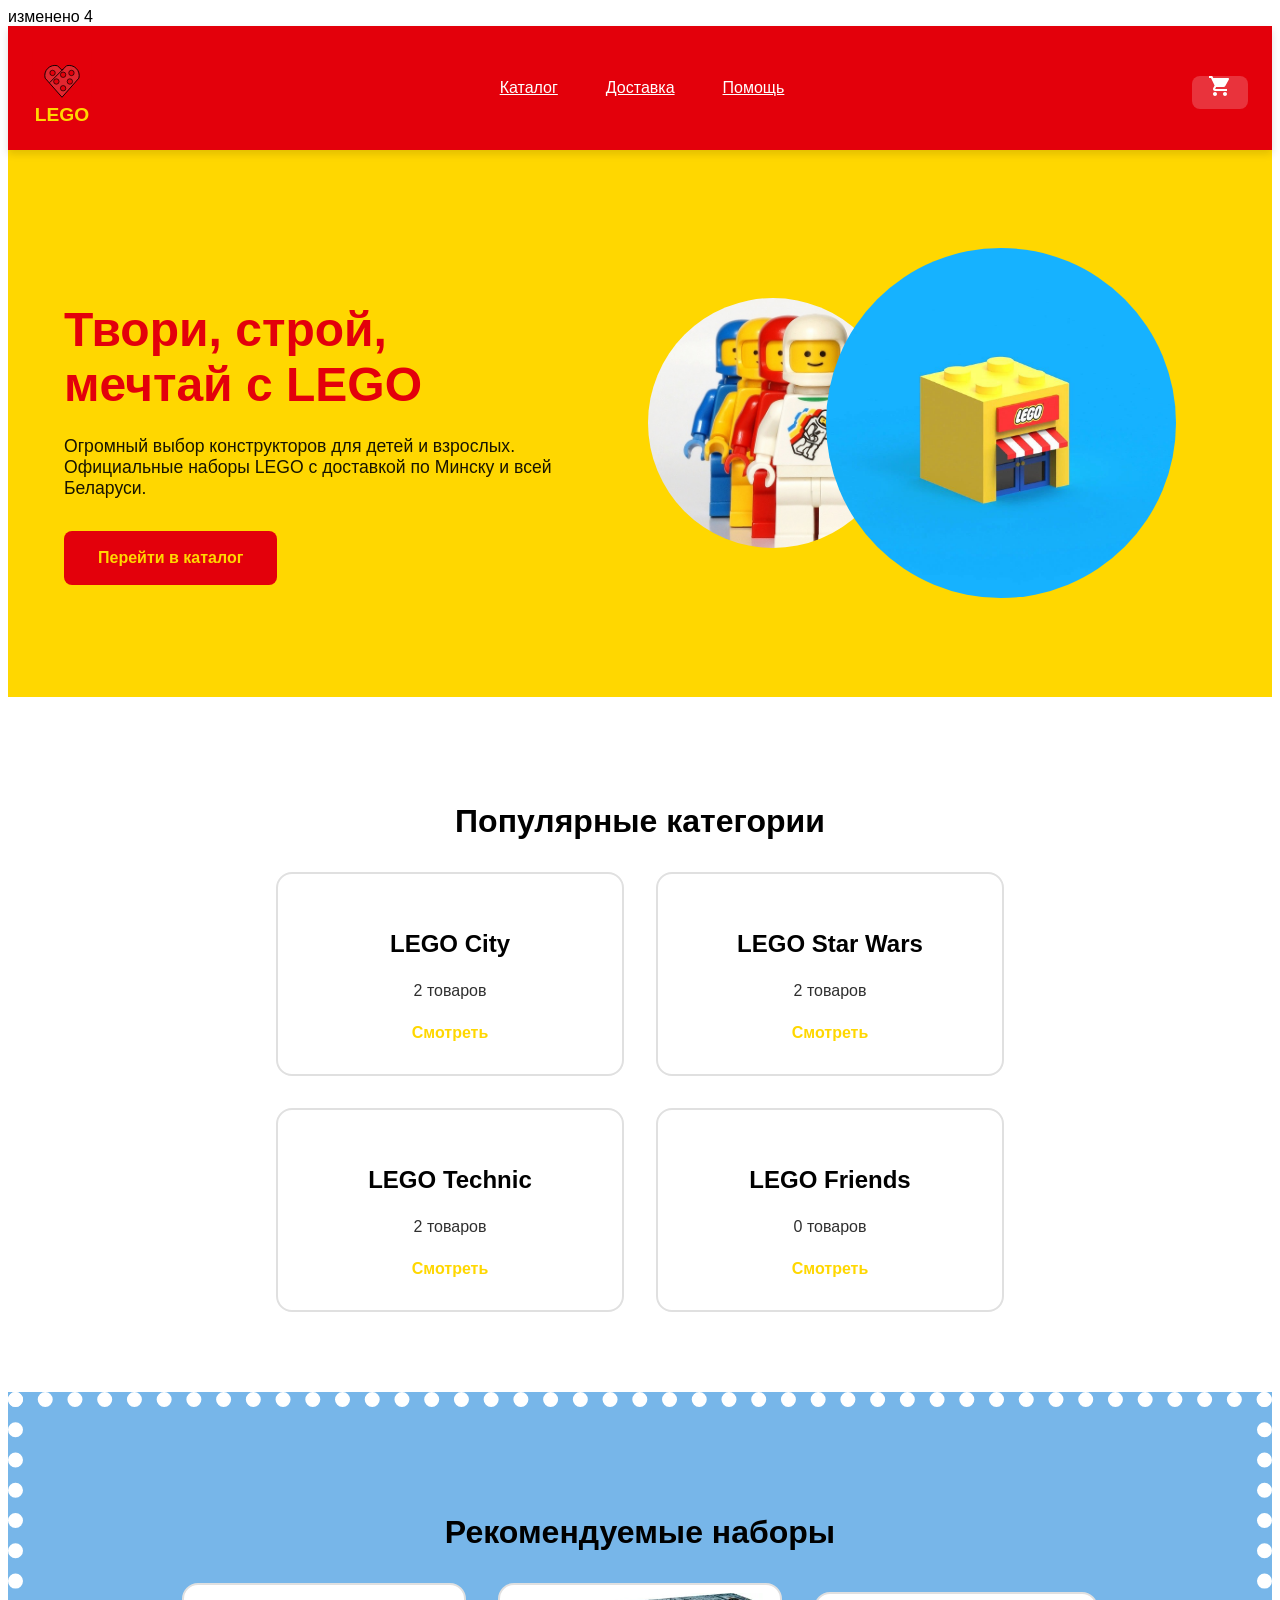
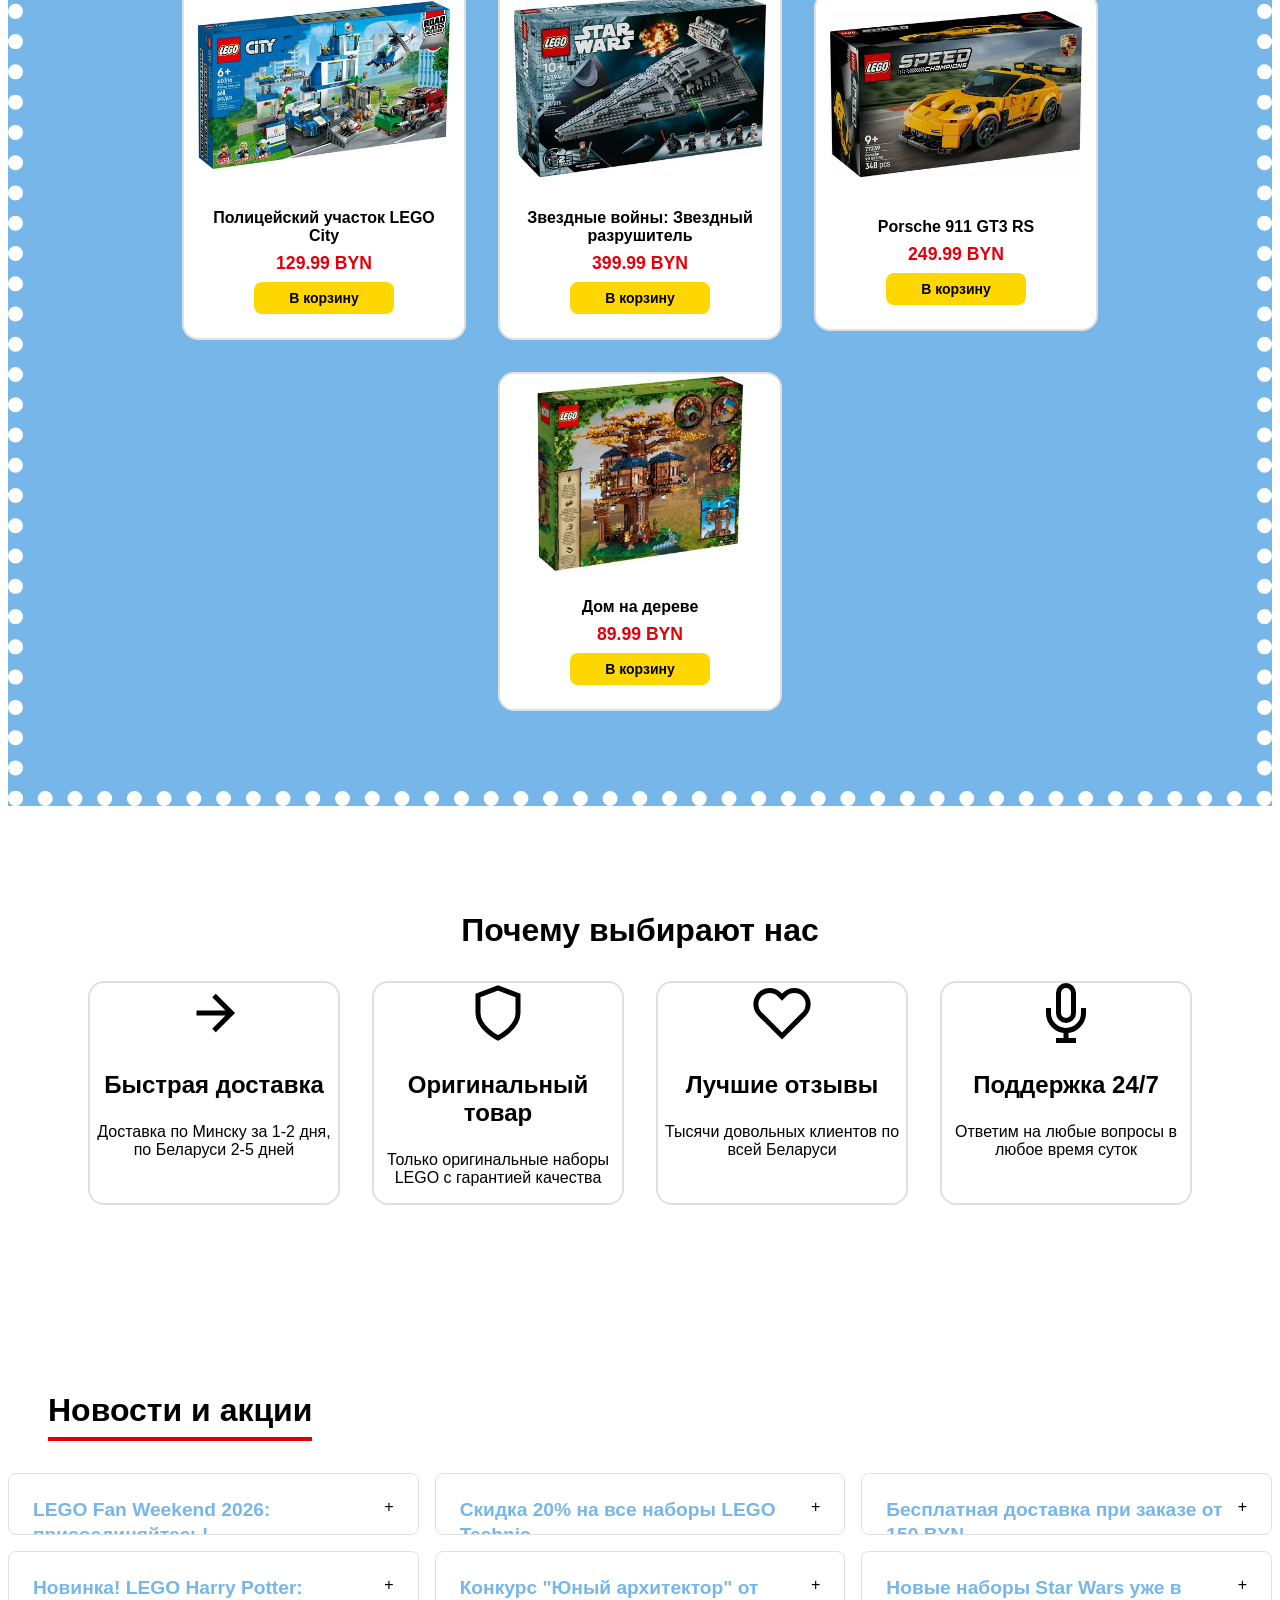
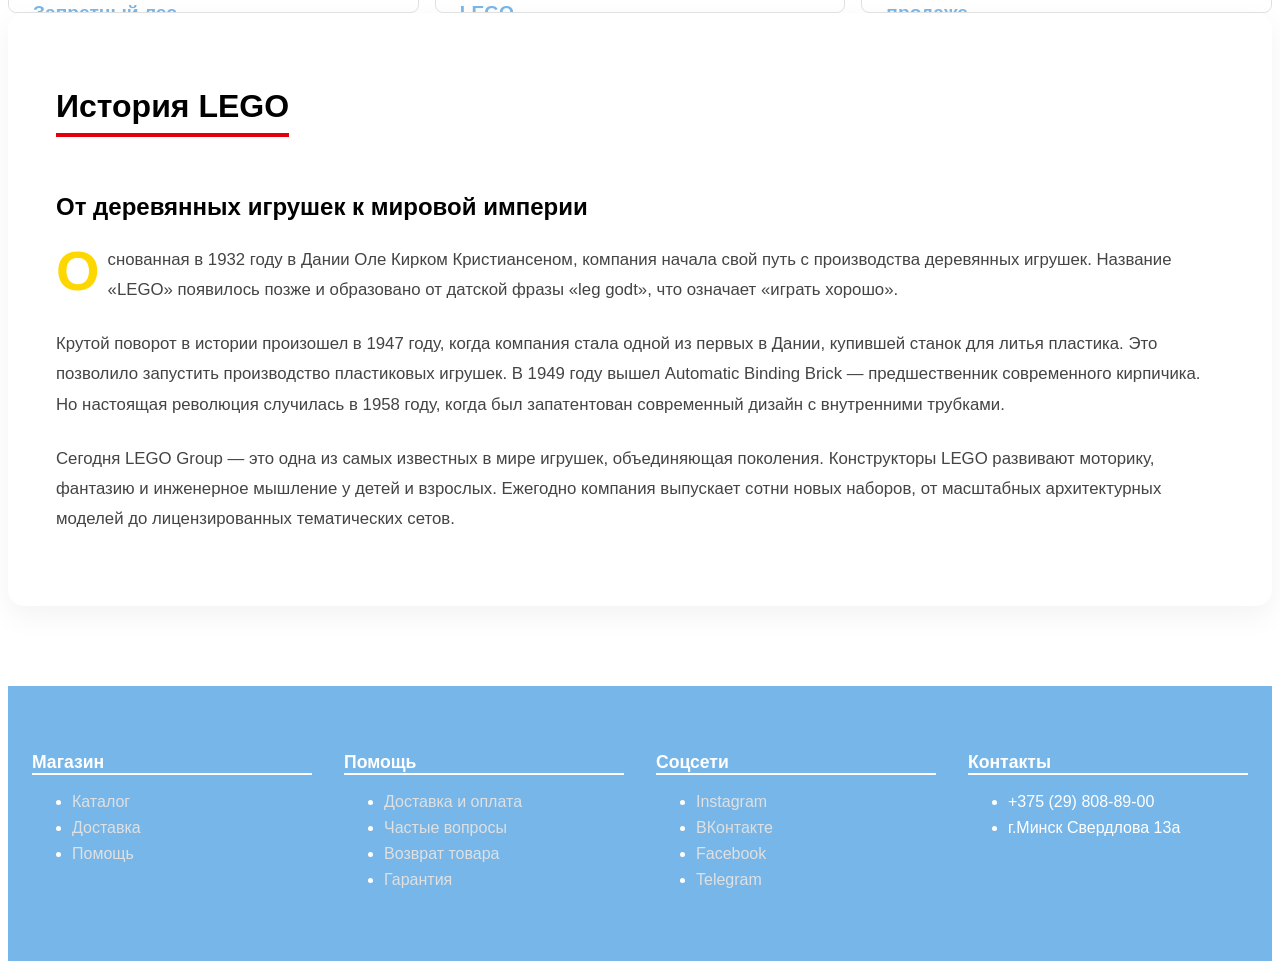
==== commit 3907e518: "Update index.html" ====
--- a/index.html
+++ b/index.html
@@ -212,60 +212,65 @@
                 <h2 class="section-title"style="margin-left: 40px;">Новости и акции</h2>
                 <div id="news-accordion" class="news-accordion">
 
-                     <div class="news-card">
-                         <div class="news-card-header">
-                             <h3 class="news-card-title">LEGO Fan Weekend 2026: присоединяйтесь!</h3>
-                             <span class="news-card-toggle">+</span>
-                         </div>
-                         <div class="news-card-body">
-                             <p class="news-card-excerpt">10-12 мая на Примаковском лугу пройдёт крупнейшее сборище LEGO-энтузиастов Беларуси. Треxton дневная программа включает конкурс авторских MOC-созданий с ценными призами, зону обмена редких деталей, масштабную фоторамку 4×4 метра для памятных фото, серию мастер-классов от опытных AFOL (Adult Fans of LEGO) и эксклюзивные сувениры от организоров. Вход свободный для всех посетителей. Обязательная предварительная регистрация на официальном сайте.</p>
-                         </div>
-                     </div>
-                    <div class="news-card">
-                         <div class="news-card-header">
-                             <h3 class="news-card-title">LEGO Fan Weekend 2026: присоединяйтесь!</h3>
-                             <span class="news-card-toggle">+</span>
-                         </div>
-                         <div class="news-card-body">
-                             <p class="news-card-excerpt">10-12 мая на Примаковском лугу пройдёт крупнейшее сборище LEGO-энтузиастов Беларуси. Треxton дневная программа включает конкурс авторских MOC-созданий с ценными призами, зону обмена редких деталей, масштабную фоторамку 4×4 метра для памятных фото, серию мастер-классов от опытных AFOL (Adult Fans of LEGO) и эксклюзивные сувениры от организоров. Вход свободный для всех посетителей. Обязательная предварительная регистрация на официальном сайте.</p>
-                         </div>
-                     </div>
-                      <div class="news-card">
-                         <div class="news-card-header">
-                             <h3 class="news-card-title">LEGO Fan Weekend 2026: присоединяйтесь!</h3>
-                             <span class="news-card-toggle">+</span>
-                         </div>
-                         <div class="news-card-body">
-                             <p class="news-card-excerpt">10-12 мая на Примаковском лугу пройдёт крупнейшее сборище LEGO-энтузиастов Беларуси. Треxton дневная программа включает конкурс авторских MOC-созданий с ценными призами, зону обмена редких деталей, масштабную фоторамку 4×4 метра для памятных фото, серию мастер-классов от опытных AFOL (Adult Fans of LEGO) и эксклюзивные сувениры от организоров. Вход свободный для всех посетителей. Обязательная предварительная регистрация на официальном сайте.</p>
-                         </div>
-                     </div>
-                      <div class="news-card">
-                         <div class="news-card-header">
-                             <h3 class="news-card-title">LEGO Fan Weekend 2026: присоединяйтесь!</h3>
-                             <span class="news-card-toggle">+</span>
-                         </div>
-                         <div class="news-card-body">
-                             <p class="news-card-excerpt">10-12 мая на Примаковском лугу пройдёт крупнейшее сборище LEGO-энтузиастов Беларуси. Треxton дневная программа включает конкурс авторских MOC-созданий с ценными призами, зону обмена редких деталей, масштабную фоторамку 4×4 метра для памятных фото, серию мастер-классов от опытных AFOL (Adult Fans of LEGO) и эксклюзивные сувениры от организоров. Вход свободный для всех посетителей. Обязательная предварительная регистрация на официальном сайте.</p>
-                         </div>
-                     </div>
-                     <div class="news-card">
-                         <div class="news-card-header">
-                             <h3 class="news-card-title">LEGO Fan Weekend 2026: присоединяйтесь!</h3>
-                             <span class="news-card-toggle">+</span>
-                         </div>
-                         <div class="news-card-body">
-                             <p class="news-card-excerpt">10-12 мая на Примаковском лугу пройдёт крупнейшее сборище LEGO-энтузиастов Беларуси. Треxton дневная программа включает конкурс авторских MOC-созданий с ценными призами, зону обмена редких деталей, масштабную фоторамку 4×4 метра для памятных фото, серию мастер-классов от опытных AFOL (Adult Fans of LEGO) и эксклюзивные сувениры от организоров. Вход свободный для всех посетителей. Обязательная предварительная регистрация на официальном сайте.</p>
-                         </div>
-                     </div>
-                     <div class="news-card">
-                         <div class="news-card-header">
-                             <h3 class="news-card-title">Новые наборы Star Wars уже в продаже</h3>
-                             <span class="news-card-toggle">+</span>
-                         </div>
-                         <div class="news-card-body">
-                             <p class="news-card-excerpt">В нашем магазине появились долгожданные новые наборы LEGO Star Wars 2026 года. Коллекция включает реплики знаменитых космических кораблей — от X-wing до гигантского Star Destroyer, а также детализированные сцены из эпических фильмов. Особое внимание стоит уделить限量-изданиям (limited edition), которые уже разлетаются как горячие пирожки. Торопитесь, количество эксклюзивных коробок ограничено, а alcuni-наборы могут быстро закончиться!</p>
-                         </div>
-                     </div>
+                   <div class="news-card">
+    <div class="news-card-header">
+        <h3 class="news-card-title">LEGO Fan Weekend 2026: присоединяйтесь!</h3>
+        <span class="news-card-toggle">+</span>
+    </div>
+    <div class="news-card-body">
+        <p class="news-card-excerpt">10-12 мая на Примаковском лугу пройдёт крупнейшее сборище LEGO-энтузиастов Беларуси. Трёхдневная программа включает конкурс авторских MOC-созданий с ценными призами, зону обмена редких деталей, масштабную фоторамку 4×4 метра для памятных фото, серию мастер-классов от опытных AFOL (Adult Fans of LEGO) и эксклюзивные сувениры от организаторов. Вход свободный для всех посетителей. Обязательная предварительная регистрация на официальном сайте.</p>
+    </div>
+</div>
+
+<div class="news-card">
+    <div class="news-card-header">
+        <h3 class="news-card-title">Скидка 20% на все наборы LEGO Technic</h3>
+        <span class="news-card-toggle">+</span>
+    </div>
+    <div class="news-card-body">
+        <p class="news-card-excerpt">Только до конца мая действует специальное предложение на серию LEGO Technic. Погрузитесь в мир инженерии и механики с набором "Бугатти Широн", "Грузовик с краном" или "Гоночный болид Формулы-1". Соберите точные копии настоящих машин с рабочими деталями: рулевым управлением, поршневыми двигателями и коробками передач. Акция распространяется как на новые поступления, так и на уже существующие модели. Не упустите возможность приобрести любимые наборы по сниженным ценам!</p>
+    </div>
+</div>
+
+<div class="news-card">
+    <div class="news-card-header">
+        <h3 class="news-card-title">Бесплатная доставка при заказе от 150 BYN</h3>
+        <span class="news-card-toggle">+</span>
+    </div>
+    <div class="news-card-body">
+        <p class="news-card-excerpt">Рады сообщить, что теперь доставка по Минску и всей Беларуси становится ещё доступнее! При оформлении заказа на сумму от 150 белорусских рублей доставка абсолютно бесплатна. Предложение действует на все товары, включая новинки и наборы из эксклюзивных коллекций. Доставка осуществляется курьерской службой в течение 1-3 рабочих дней. Акция действует без ограничения по весу и габаритам заказа. Приятных покупок и быстрой сборки!</p>
+    </div>
+</div>
+
+<div class="news-card">
+    <div class="news-card-header">
+        <h3 class="news-card-title">Новинка! LEGO Harry Potter: Запретный лес</h3>
+        <span class="news-card-toggle">+</span>
+    </div>
+    <div class="news-card-body">
+        <p class="news-card-excerpt">Представляем долгожданную новинку — детализированный набор "Запретный лес" из вселенной Гарри Поттера. В комплекте: фигурки Гарри, Гермионы, Рона, Бакбика и огромный паук Акромантула. Набор включает более 800 деталей для создания магического леса с движущимися ветвями, скрытой пещерой и светящимися в темноте элементами. Эксклюзивная мини-фигурка профессора Люпина в подарок при заказе в первую неделю продаж. Поступает в продажу с 20 мая!</p>
+    </div>
+</div>
+
+<div class="news-card">
+    <div class="news-card-header">
+        <h3 class="news-card-title">Конкурс "Юный архитектор" от LEGO</h3>
+        <span class="news-card-toggle">+</span>
+    </div>
+    <div class="news-card-body">
+        <p class="news-card-excerpt">LEGO объявляет конкурс среди детей от 7 до 14 лет на лучшую архитектурную постройку. Создайте уникальное здание, мост или целый город из деталей LEGO, сделайте фото и отправьте до 1 июня. Главный приз — ежегодная подписка на наборы LEGO (12 коробок в год!) и поездка в LEGOLAND Billund (Дания). Второе и третье места получат подарочные сертификаты на 200 и 100 рублей. Все участники — именные дипломы и промокоды на скидку 15%. Ждём ваши работы!</p>
+    </div>
+</div>
+
+<div class="news-card">
+    <div class="news-card-header">
+        <h3 class="news-card-title">Новые наборы Star Wars уже в продаже</h3>
+        <span class="news-card-toggle">+</span>
+    </div>
+    <div class="news-card-body">
+        <p class="news-card-excerpt">В нашем магазине появились долгожданные новые наборы LEGO Star Wars 2026 года. Коллекция включает реплики знаменитых космических кораблей — от X-wing до гигантского Star Destroyer, а также детализированные сцены из эпических фильмов. Особое внимание стоит уделить лимитированным изданиям (limited edition), которые уже разлетаются как горячие пирожки. Торопитесь, количество эксклюзивных коробок ограничено, а некоторые наборы могут быстро закончиться!</p>
+    </div>
+</div>
 
                 </div>
         </section>
--- a/styles/main.css
+++ b/styles/main.css
@@ -1176,6 +1176,8 @@
 @media (max-width: 1024px) {
     /* Скрываем цену и количество */
     .cart-table th:nth-child(2),
+    .cart-table td:nth-child(3),
+    .cart-table th:nth-child(3),
     .cart-table td:nth-child(2){
         display: none;
     }
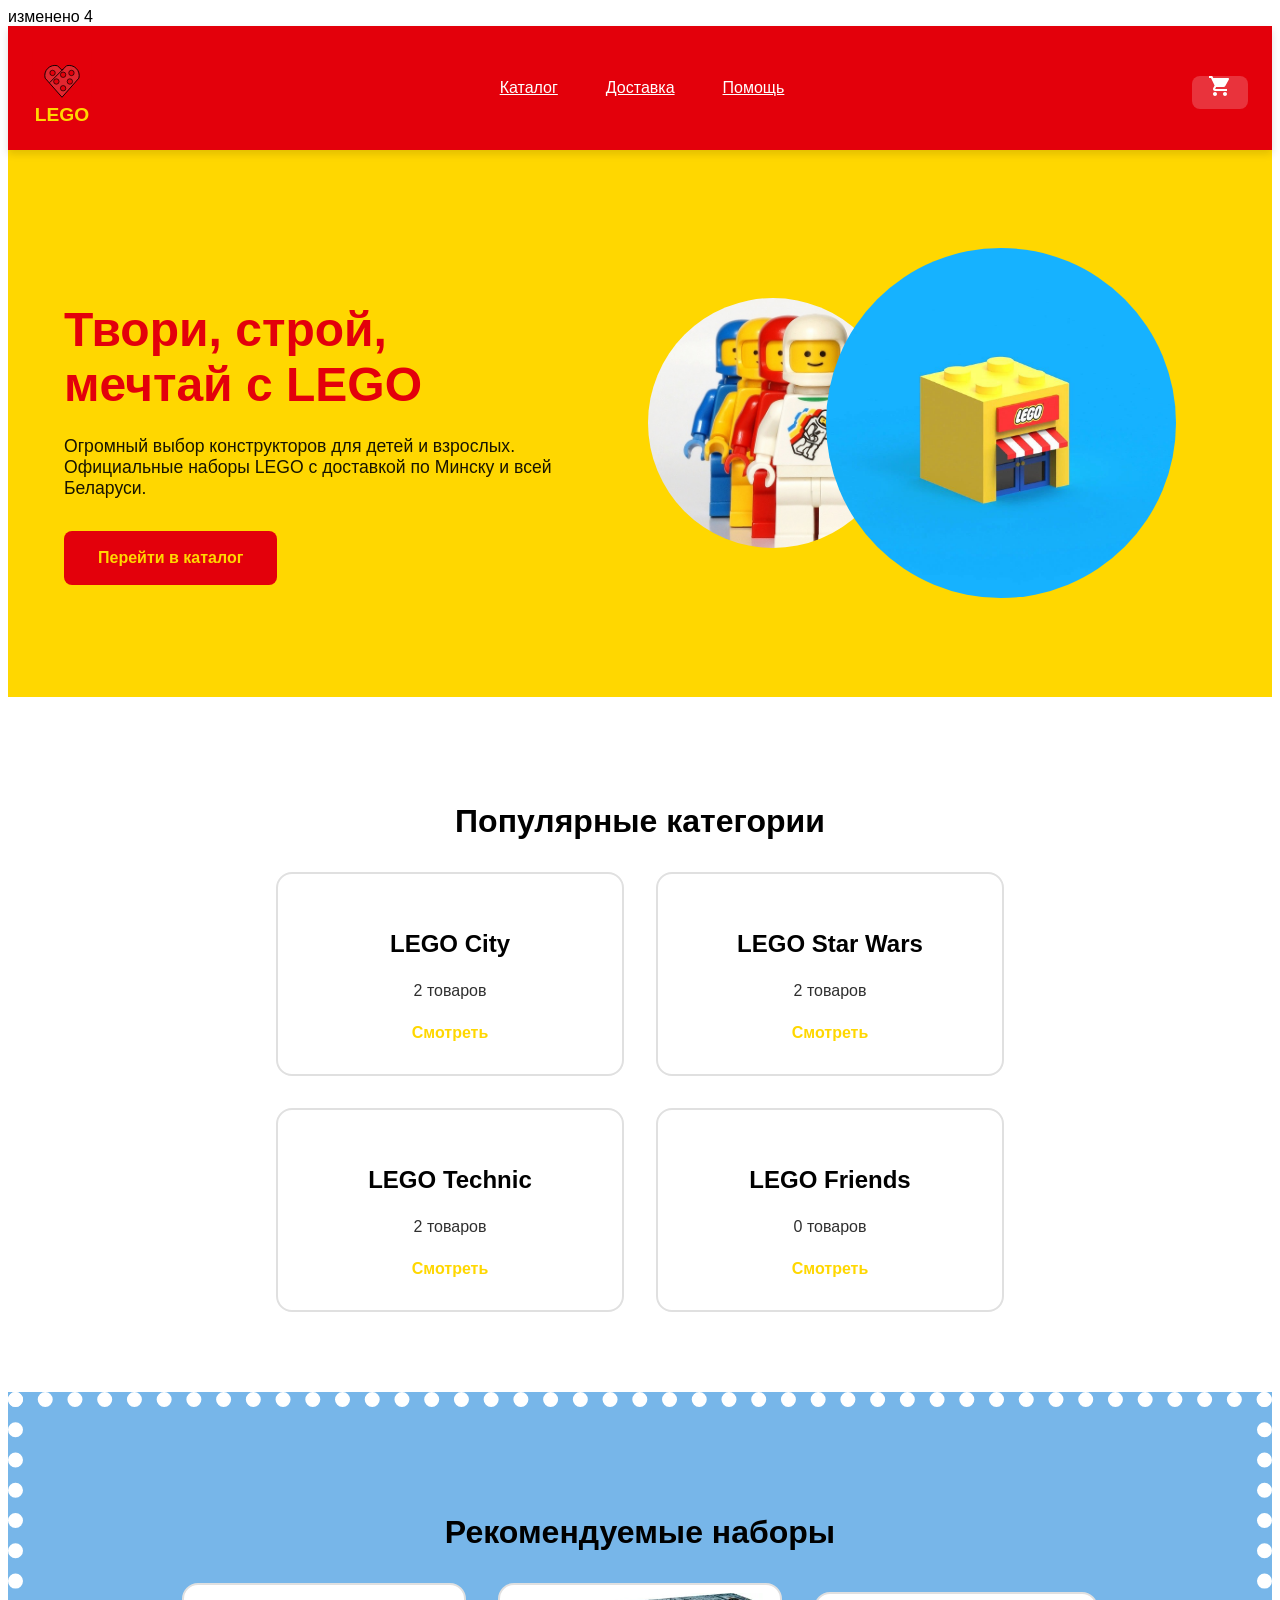
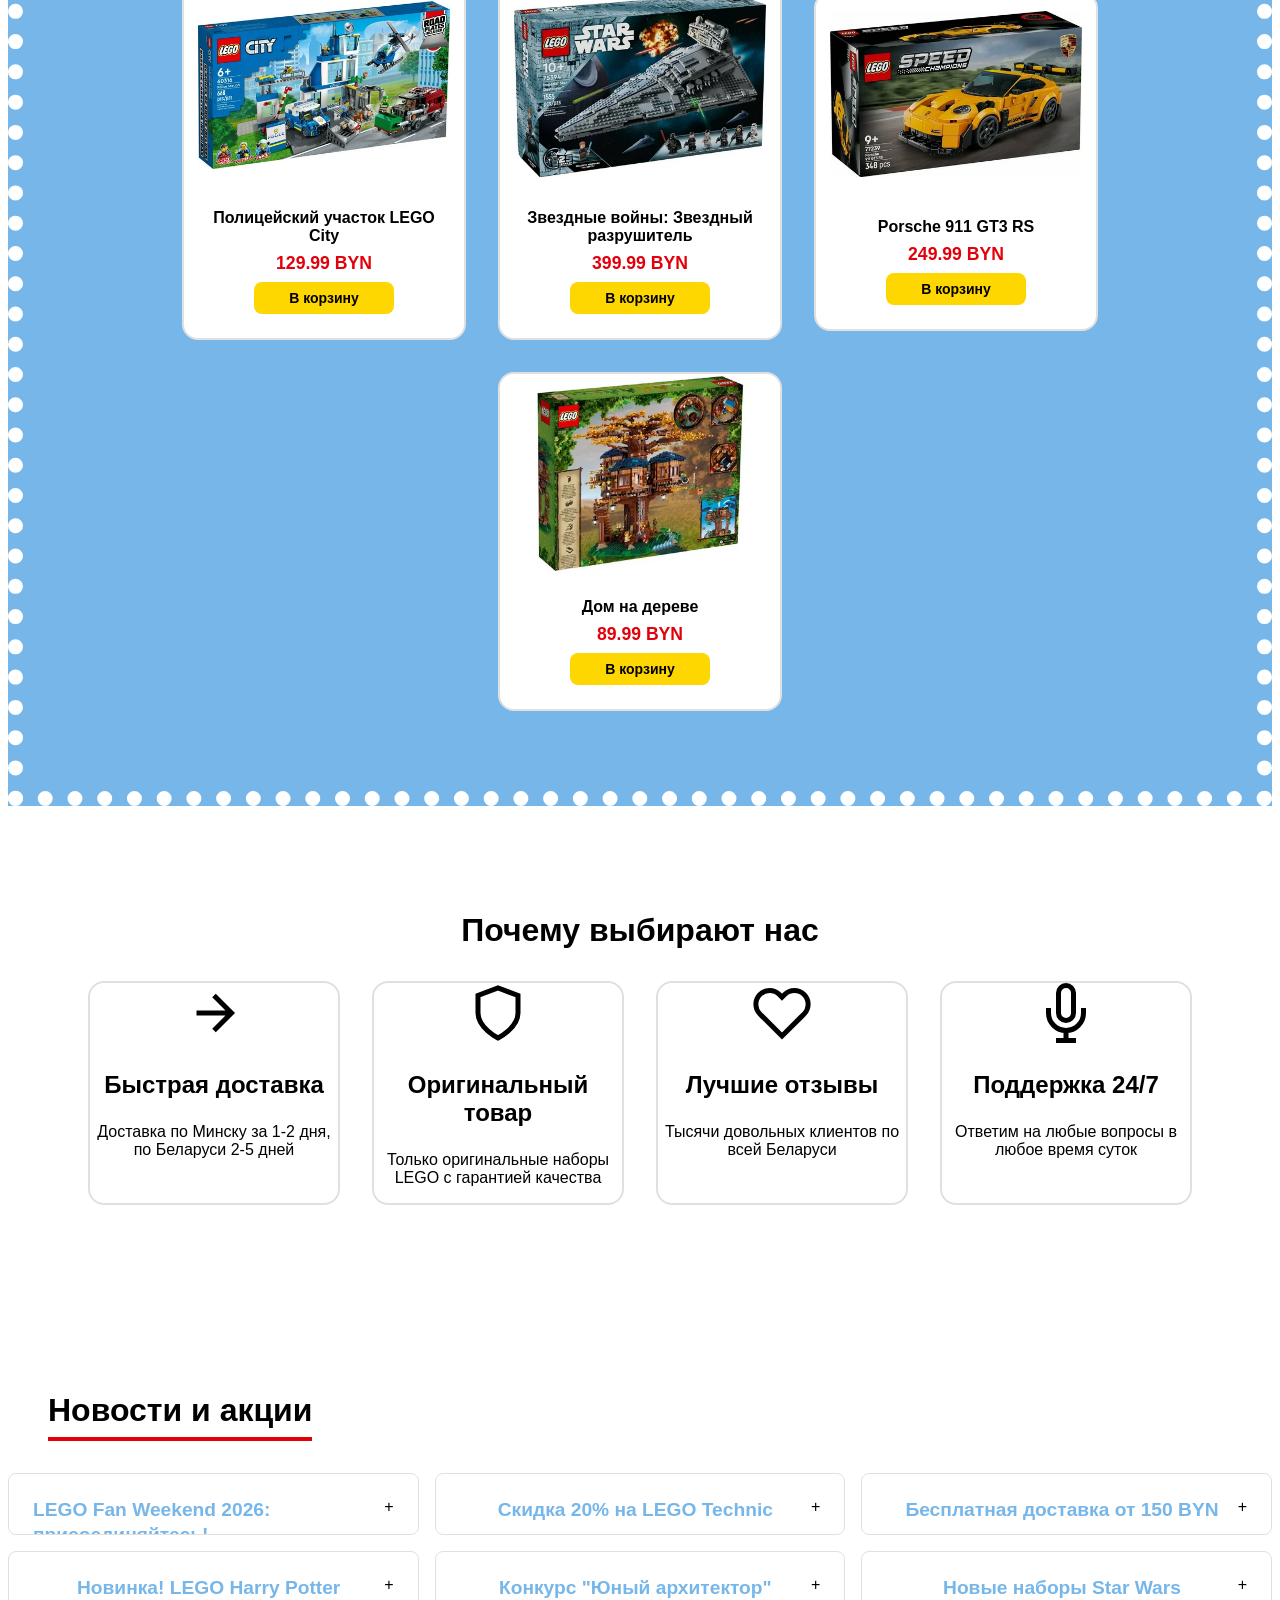
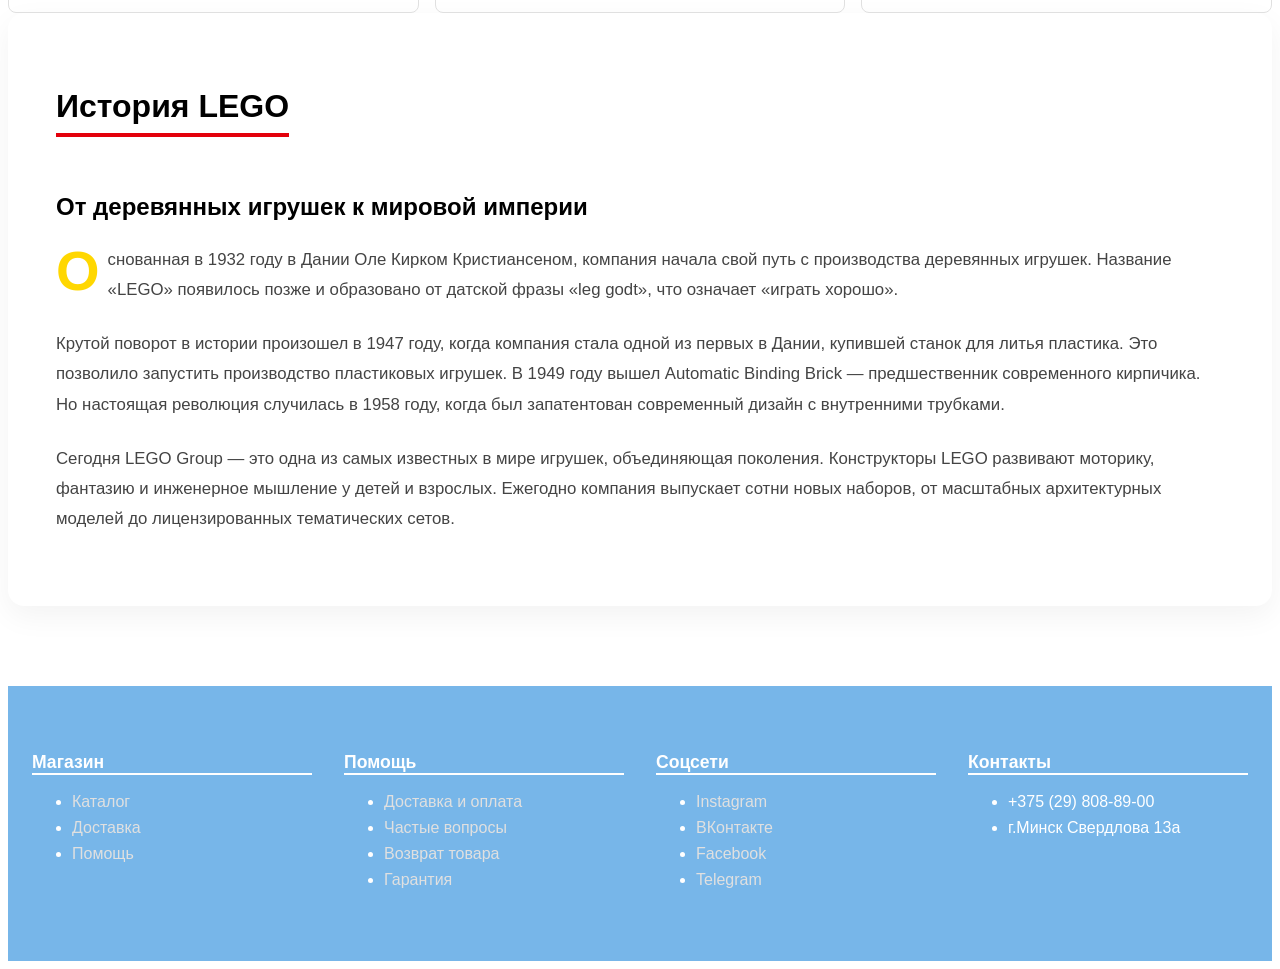
==== commit 6cb88950: "Update index.html" ====
--- a/index.html
+++ b/index.html
@@ -224,7 +224,7 @@
 
 <div class="news-card">
     <div class="news-card-header">
-        <h3 class="news-card-title">Скидка 20% на все наборы LEGO Technic</h3>
+        <h3 class="news-card-title">Скидка 20% на LEGO Technic</h3>
         <span class="news-card-toggle">+</span>
     </div>
     <div class="news-card-body">
@@ -234,7 +234,7 @@
 
 <div class="news-card">
     <div class="news-card-header">
-        <h3 class="news-card-title">Бесплатная доставка при заказе от 150 BYN</h3>
+        <h3 class="news-card-title">Бесплатная доставка от 150 BYN</h3>
         <span class="news-card-toggle">+</span>
     </div>
     <div class="news-card-body">
@@ -244,7 +244,7 @@
 
 <div class="news-card">
     <div class="news-card-header">
-        <h3 class="news-card-title">Новинка! LEGO Harry Potter: Запретный лес</h3>
+        <h3 class="news-card-title">Новинка! LEGO Harry Potter</h3>
         <span class="news-card-toggle">+</span>
     </div>
     <div class="news-card-body">
@@ -254,7 +254,7 @@
 
 <div class="news-card">
     <div class="news-card-header">
-        <h3 class="news-card-title">Конкурс "Юный архитектор" от LEGO</h3>
+        <h3 class="news-card-title">Конкурс "Юный архитектор"</h3>
         <span class="news-card-toggle">+</span>
     </div>
     <div class="news-card-body">
@@ -264,7 +264,7 @@
 
 <div class="news-card">
     <div class="news-card-header">
-        <h3 class="news-card-title">Новые наборы Star Wars уже в продаже</h3>
+        <h3 class="news-card-title">Новые наборы Star Wars</h3>
         <span class="news-card-toggle">+</span>
     </div>
     <div class="news-card-body">
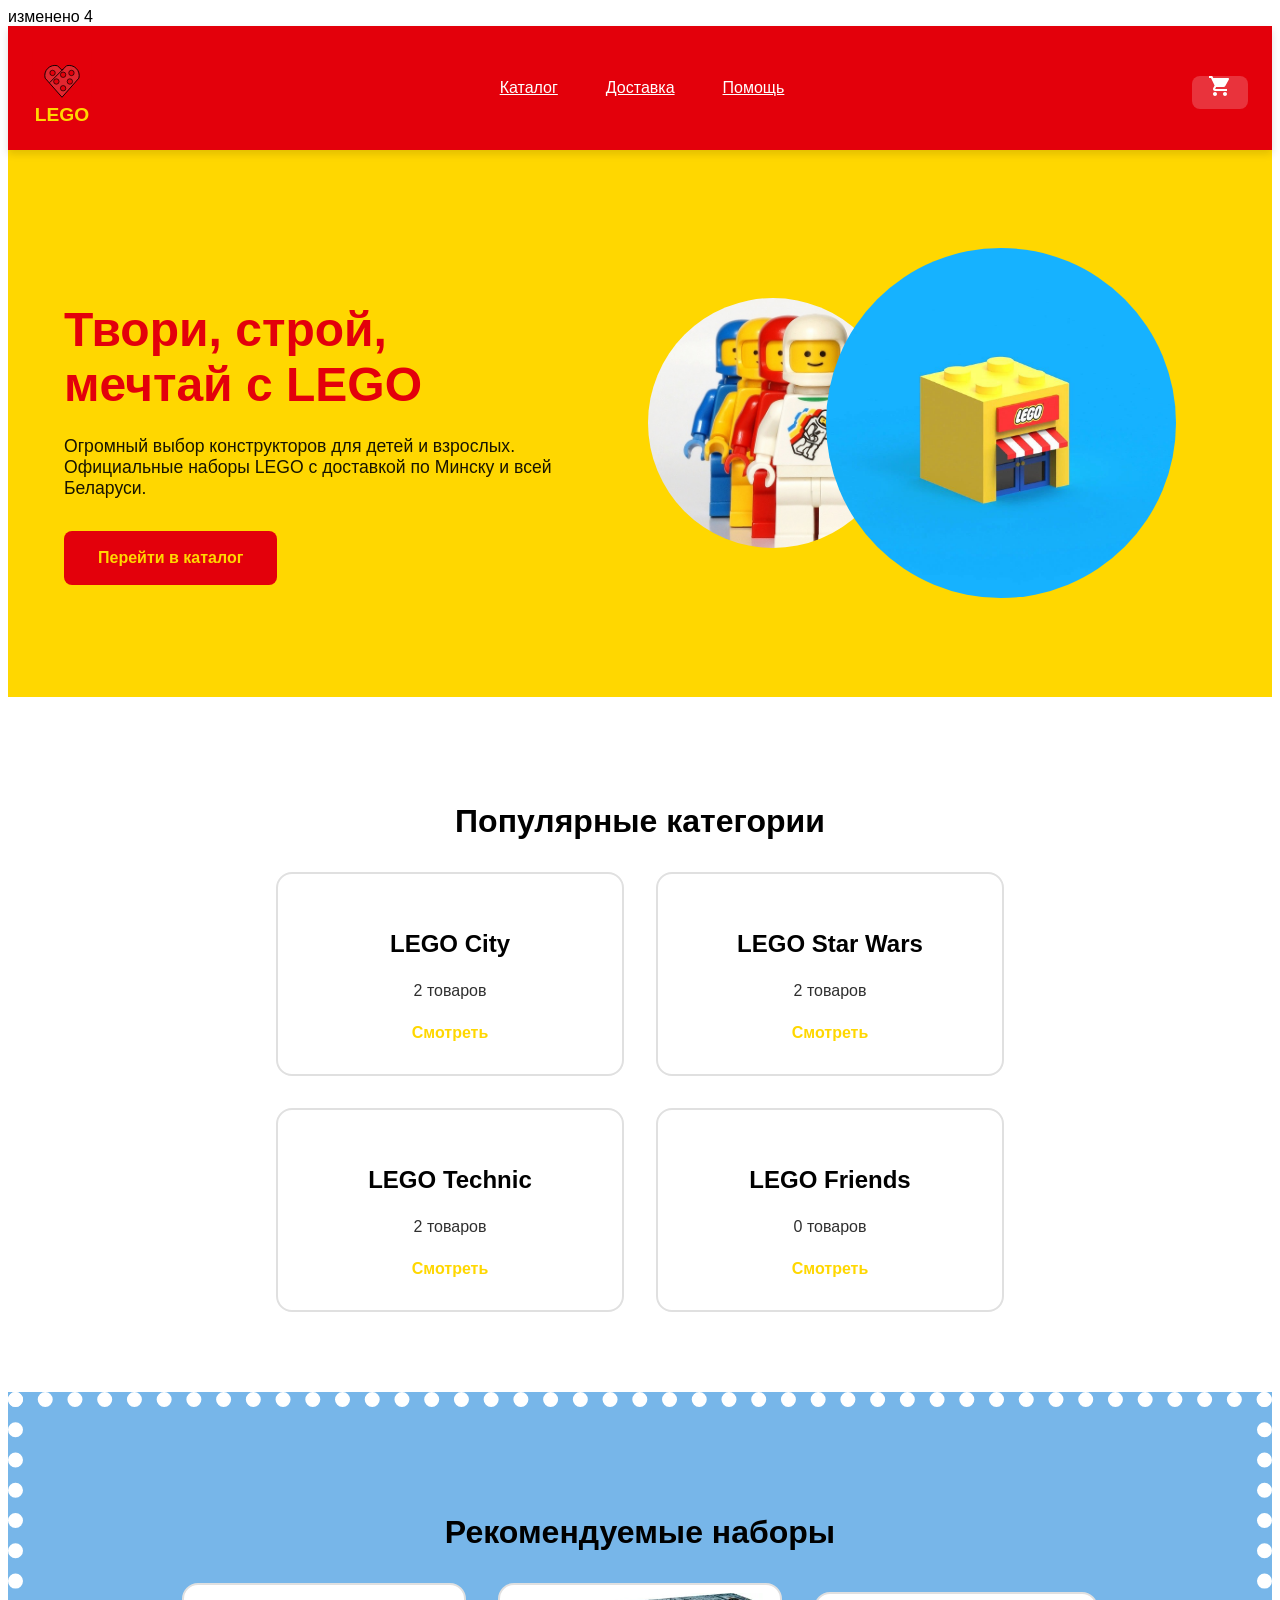
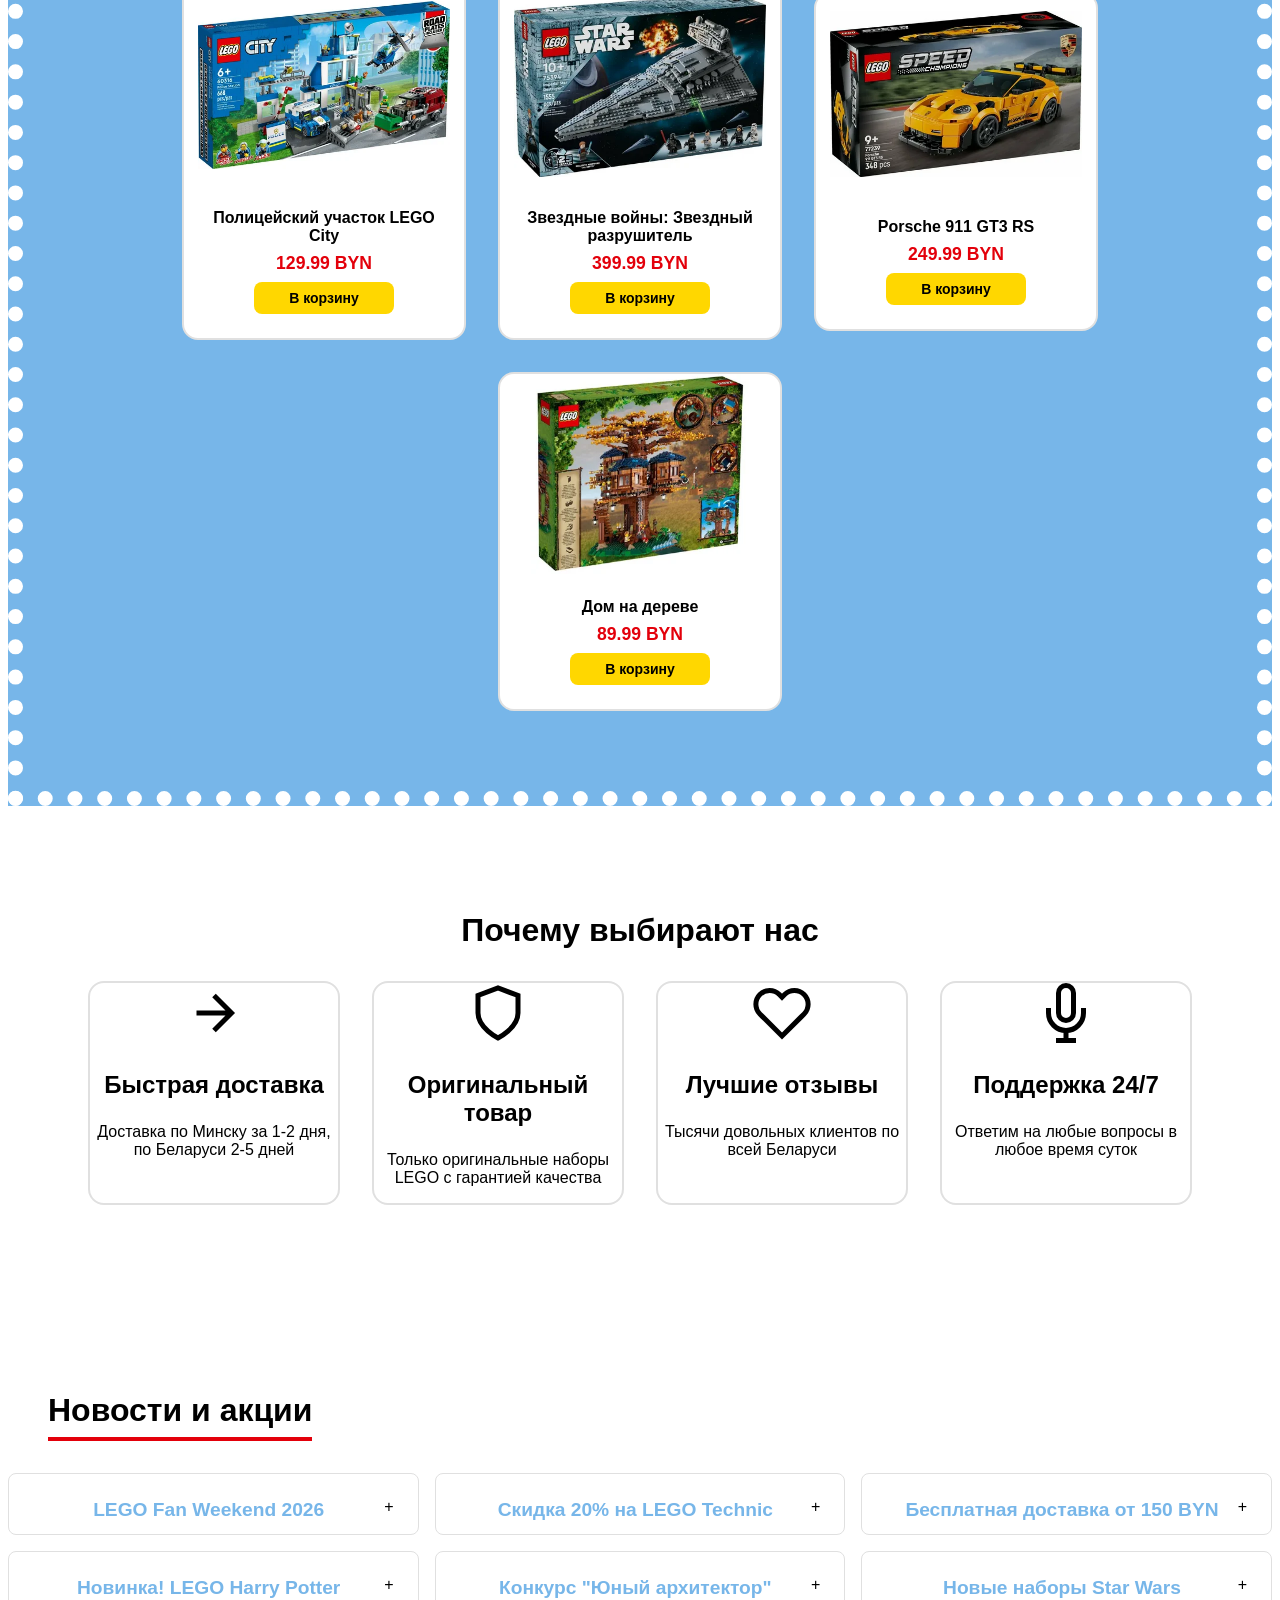
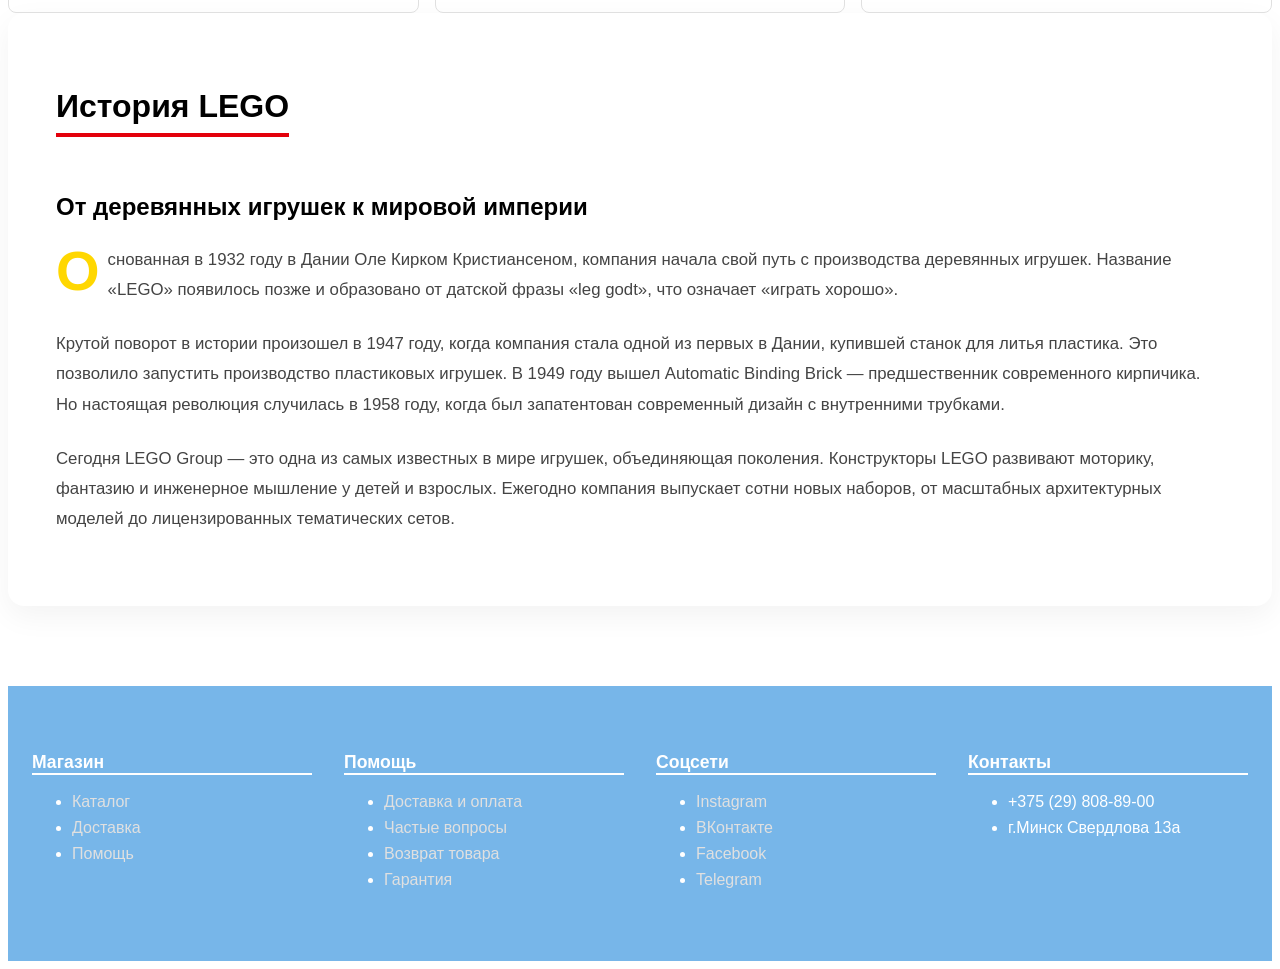
==== commit 6b81a042: "Update index.html" ====
--- a/index.html
+++ b/index.html
@@ -214,7 +214,7 @@
 
                    <div class="news-card">
     <div class="news-card-header">
-        <h3 class="news-card-title">LEGO Fan Weekend 2026: присоединяйтесь!</h3>
+        <h3 class="news-card-title">LEGO Fan Weekend 2026</h3>
         <span class="news-card-toggle">+</span>
     </div>
     <div class="news-card-body">
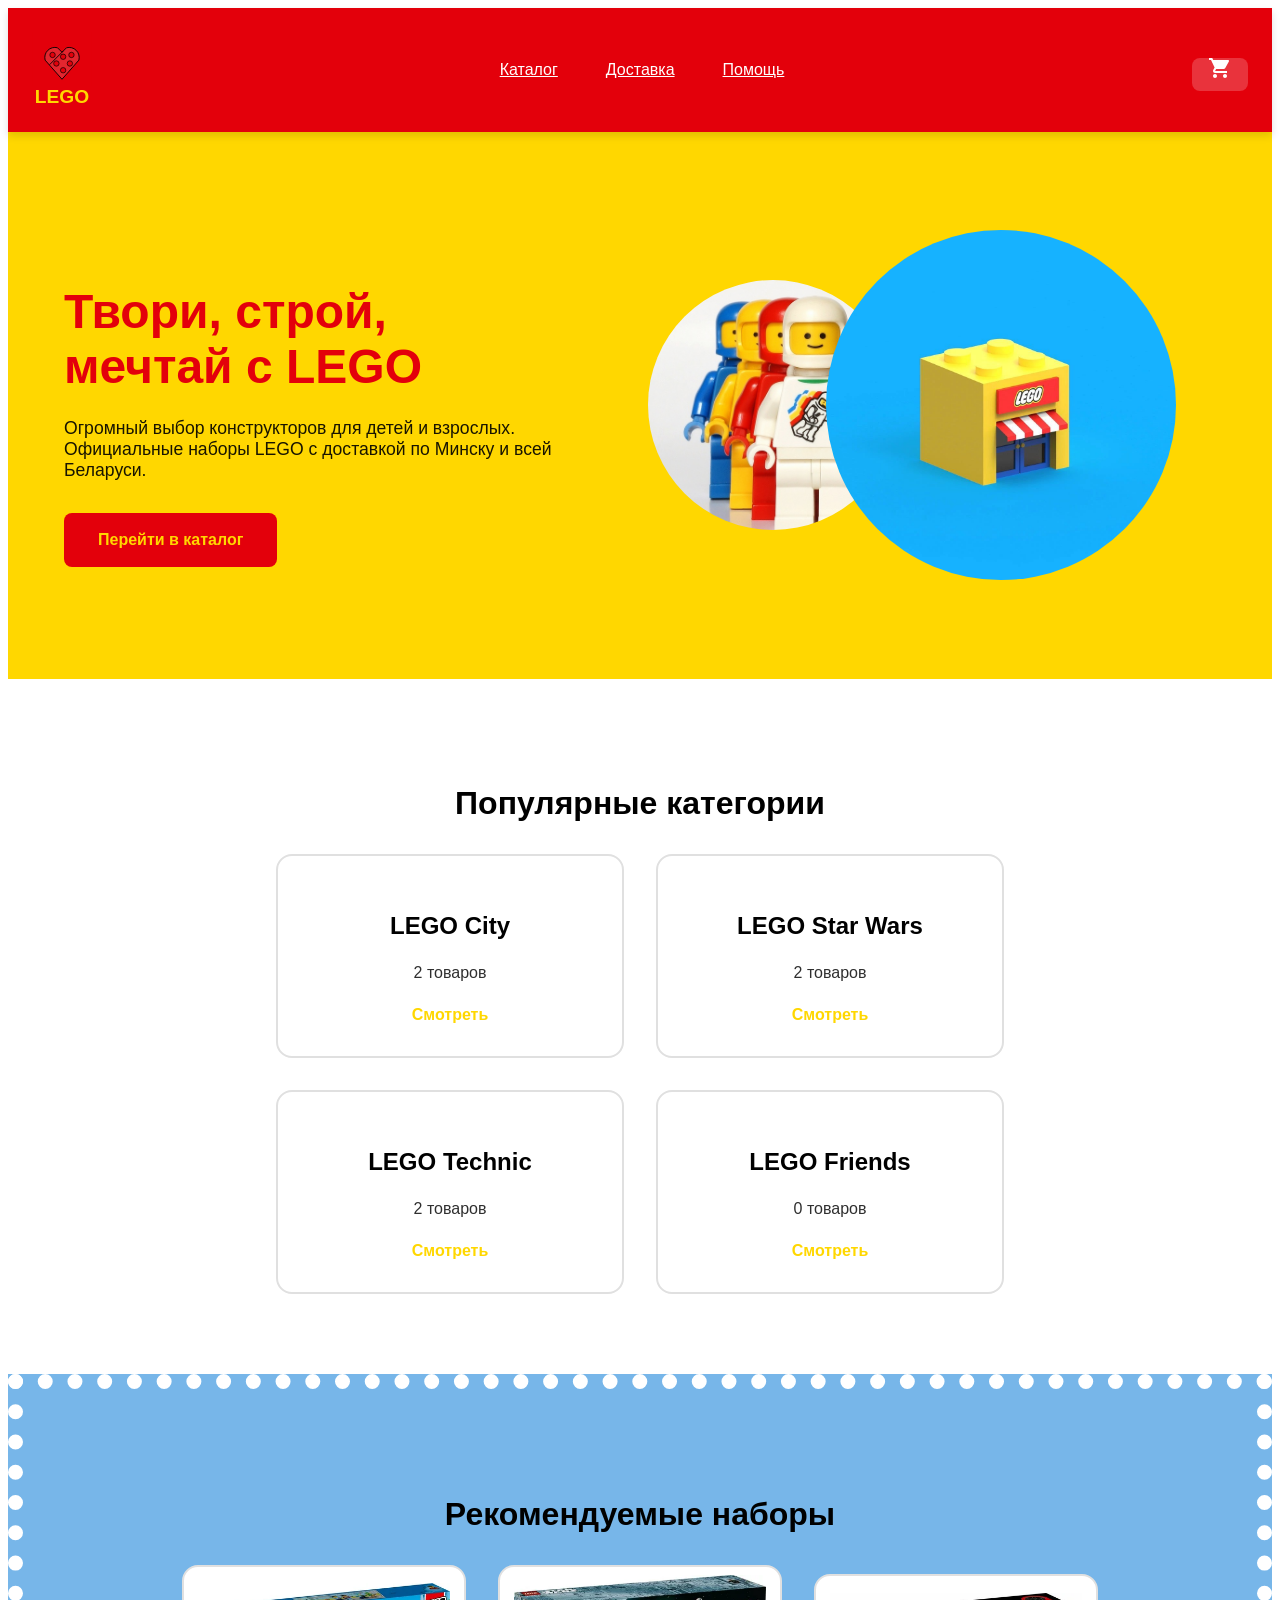
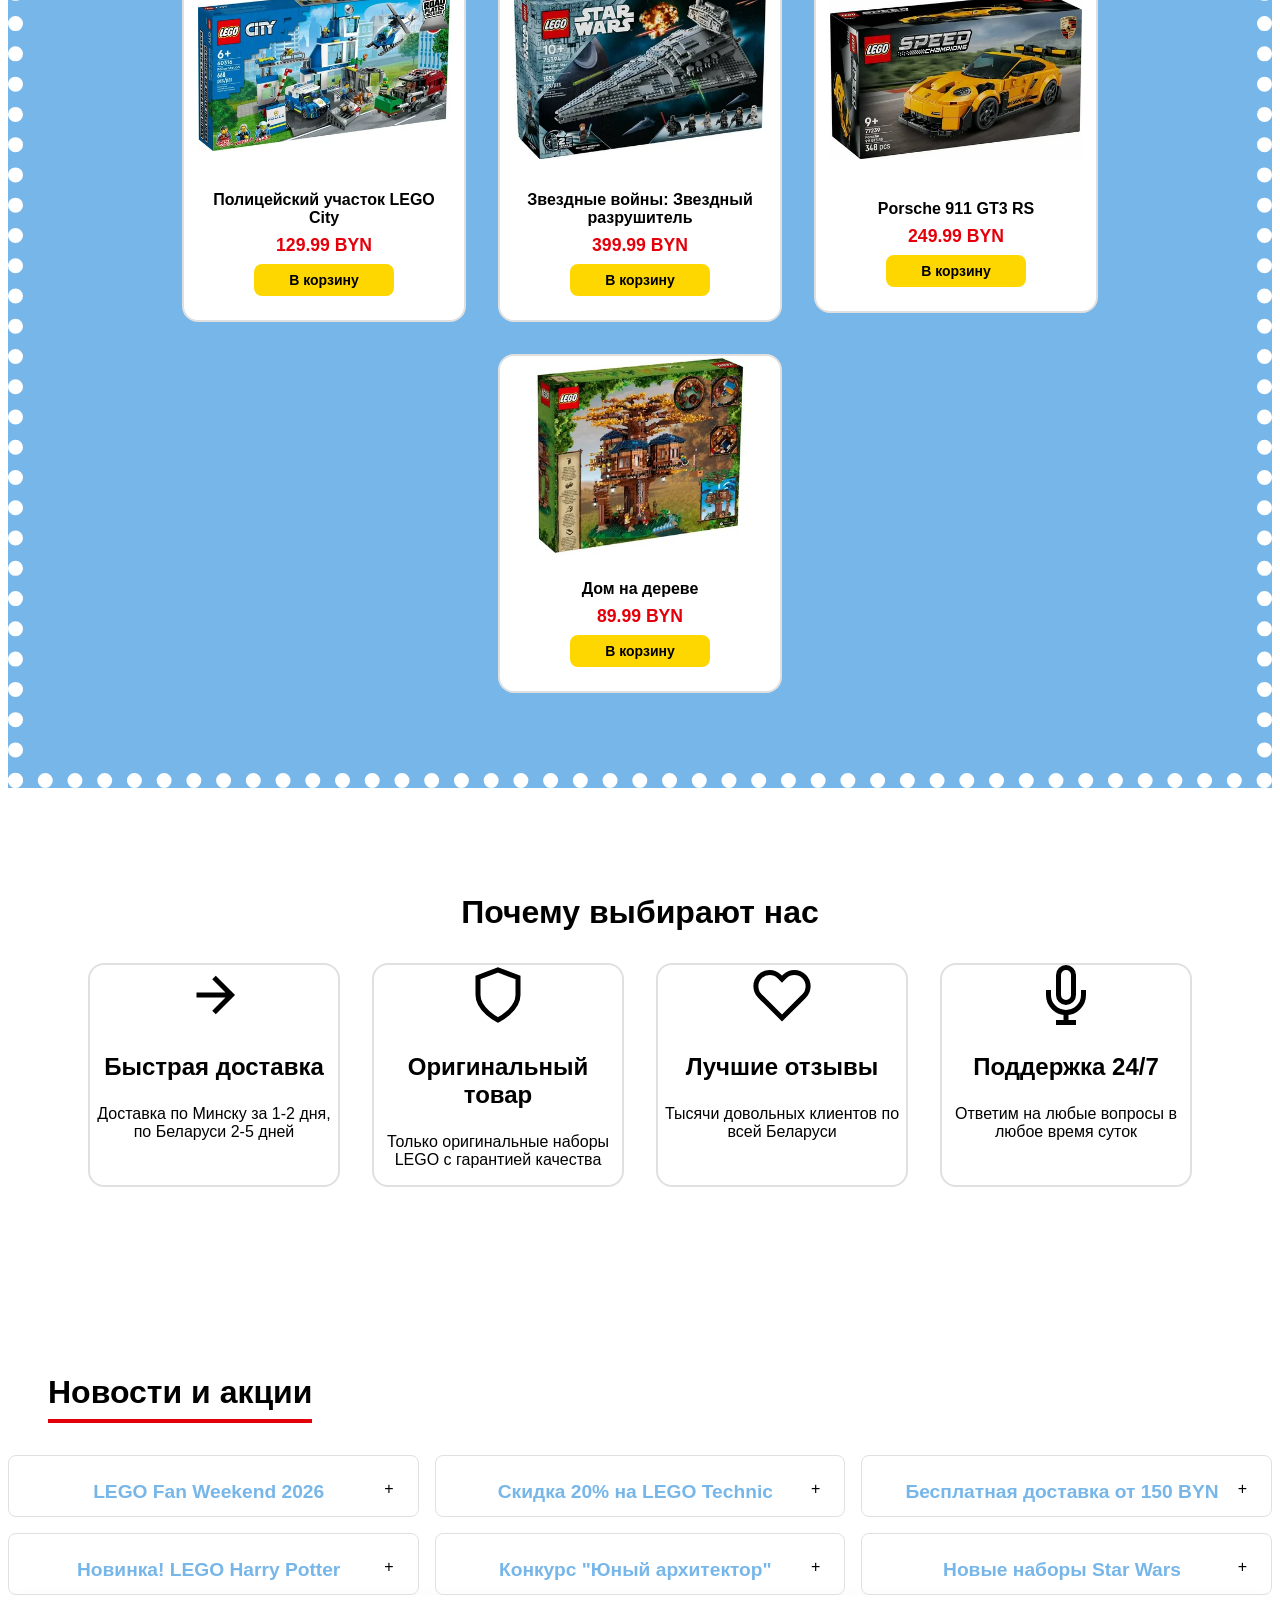
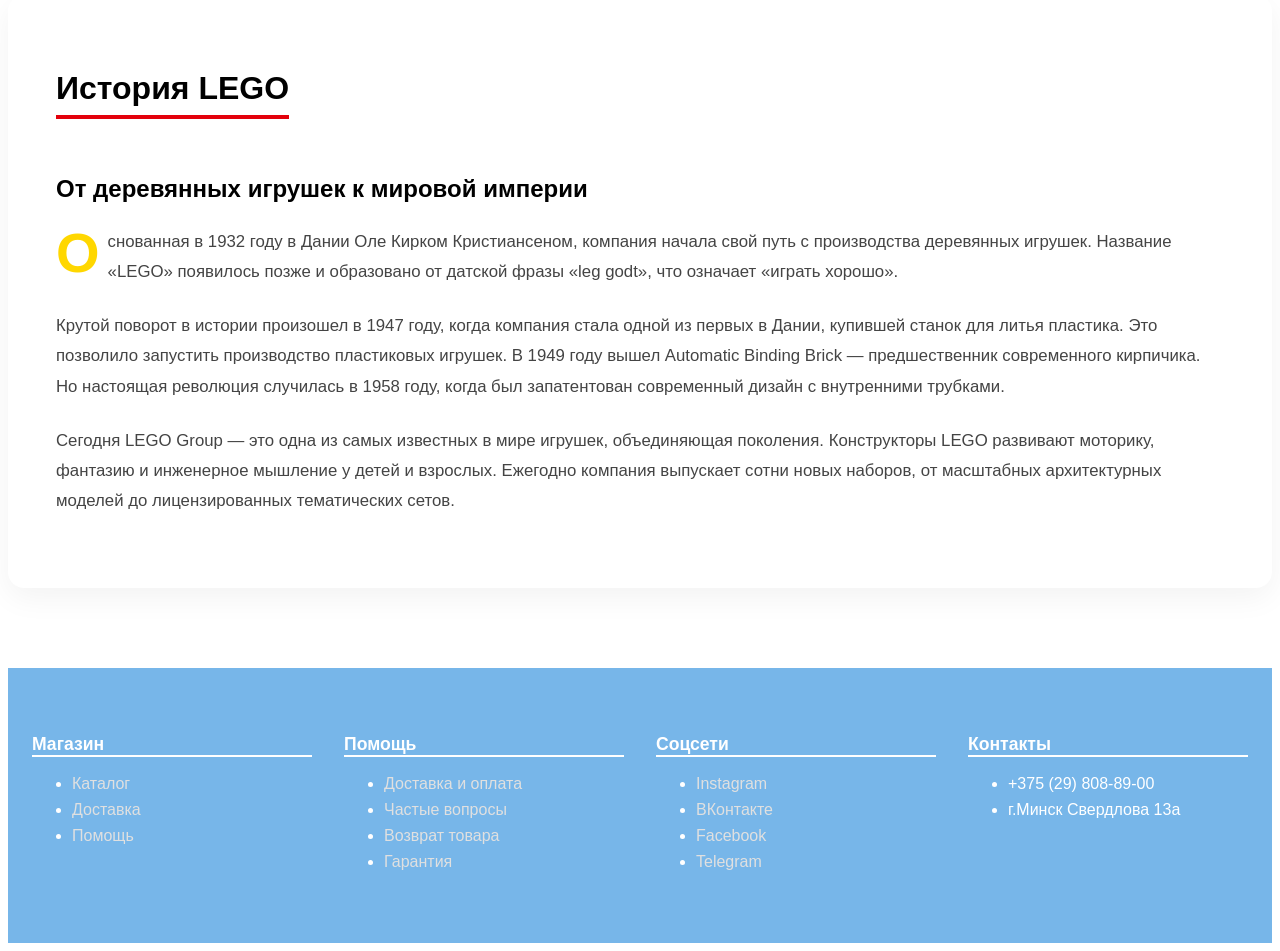
==== commit 586fe44b: "Update index.html" ====
--- a/index.html
+++ b/index.html
@@ -12,7 +12,6 @@
 
 </head>
 <body>
-    <h>изменено 4</h>
     <!--Хедер-->
     <header class="header">
         <div class="container header-inner">
--- a/styles/main.css
+++ b/styles/main.css
@@ -1190,3 +1190,8 @@
         display: table-cell;
     }
 }
+@media (max-width: 1024px) {
+    .hello{
+        display: none;
+    }
+}
